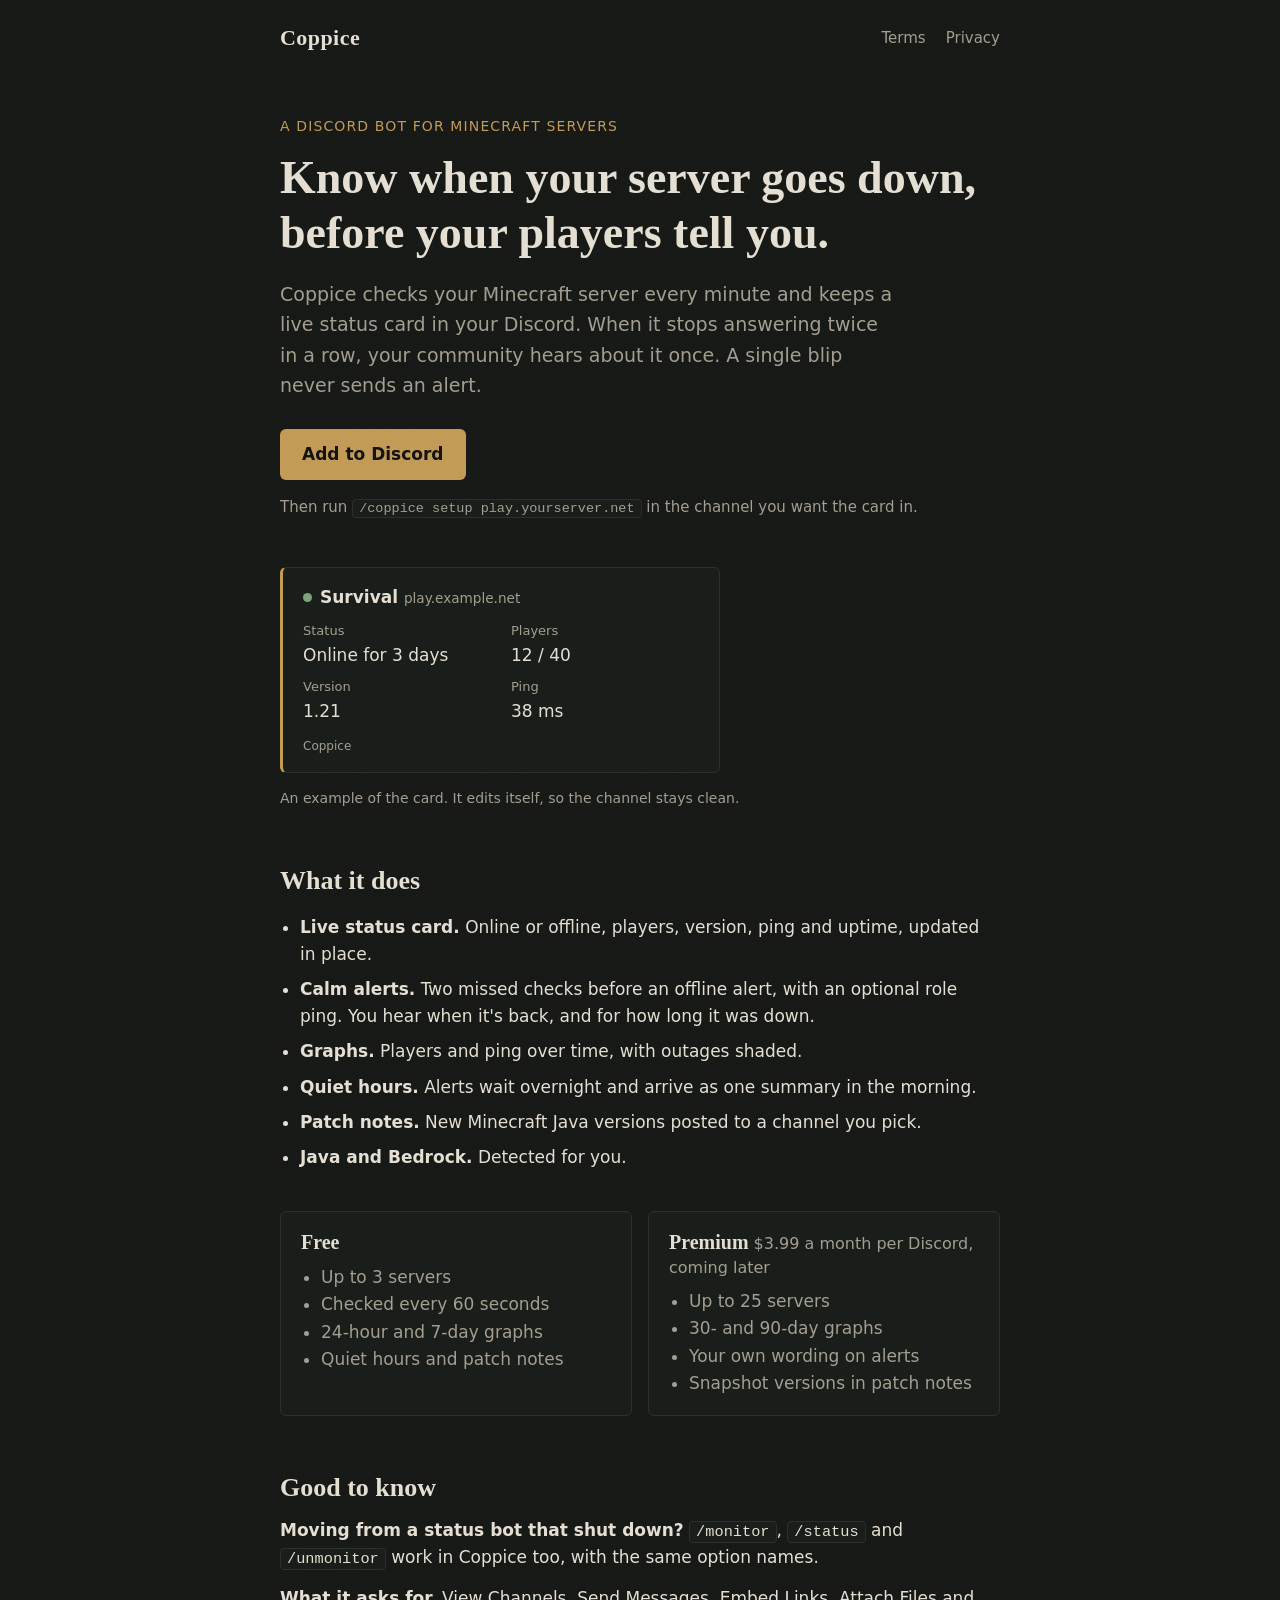
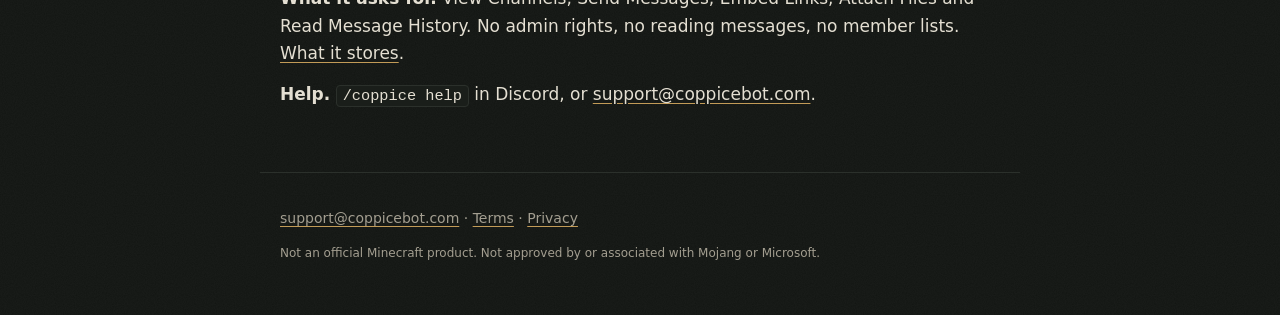
==== index.html @ 9b4cead3 "First version of coppicebot.com" ====
<!doctype html>
<html lang="en">
<head>
<meta charset="utf-8">
<meta name="viewport" content="width=device-width, initial-scale=1">
<title>Coppice: Minecraft server status for Discord</title>
<meta name="description" content="Coppice checks your Minecraft server every minute and keeps a live status card in your Discord, with calm offline alerts.">
<link rel="stylesheet" href="/style.css">
</head>
<body>
<header class="top">
  <a class="mark" href="/">Coppice</a>
  <nav><a href="/terms/">Terms</a><a href="/privacy/">Privacy</a></nav>
</header>
<main class="home">

<section class="hero">
  <p class="eyebrow">A Discord bot for Minecraft servers</p>
  <h1>Know when your server goes down, before your players tell you.</h1>
  <p class="lede">Coppice checks your Minecraft server every minute and keeps a live
  status card in your Discord. When it stops answering twice in a row, your
  community hears about it once. A single blip never sends an alert.</p>
  <p class="actions"><a class="button" href="https://discord.com/oauth2/authorize?client_id=1570571016768589925&permissions=117760&integration_type=0&scope=bot+applications.commands">Add to Discord</a></p>
  <p class="start">Then run <code>/coppice setup play.yourserver.net</code> in the channel you want the card in.</p>
</section>

<section class="card-demo" aria-label="Example status card">
  <div class="card">
    <p class="card-title"><span class="dot"></span>Survival <span class="muted">play.example.net</span></p>
    <dl>
      <div><dt>Status</dt><dd>Online for 3 days</dd></div>
      <div><dt>Players</dt><dd>12 / 40</dd></div>
      <div><dt>Version</dt><dd>1.21</dd></div>
      <div><dt>Ping</dt><dd>38 ms</dd></div>
    </dl>
    <p class="card-foot">Coppice</p>
  </div>
  <p class="caption">An example of the card. It edits itself, so the channel stays clean.</p>
</section>

<section class="features">
  <h2>What it does</h2>
  <ul>
    <li><strong>Live status card.</strong> Online or offline, players, version, ping and uptime, updated in place.</li>
    <li><strong>Calm alerts.</strong> Two missed checks before an offline alert, with an optional role ping. You hear when it's back, and for how long it was down.</li>
    <li><strong>Graphs.</strong> Players and ping over time, with outages shaded.</li>
    <li><strong>Quiet hours.</strong> Alerts wait overnight and arrive as one summary in the morning.</li>
    <li><strong>Patch notes.</strong> New Minecraft Java versions posted to a channel you pick.</li>
    <li><strong>Java and Bedrock.</strong> Detected for you.</li>
  </ul>
</section>

<section class="plans">
  <div class="plan">
    <h3>Free</h3>
    <ul>
      <li>Up to 3 servers</li>
      <li>Checked every 60 seconds</li>
      <li>24-hour and 7-day graphs</li>
      <li>Quiet hours and patch notes</li>
    </ul>
  </div>
  <div class="plan">
    <h3>Premium <span class="muted">$3.99 a month per Discord, coming later</span></h3>
    <ul>
      <li>Up to 25 servers</li>
      <li>30- and 90-day graphs</li>
      <li>Your own wording on alerts</li>
      <li>Snapshot versions in patch notes</li>
    </ul>
  </div>
</section>

<section class="notes">
  <h2>Good to know</h2>
  <p><strong>Moving from a status bot that shut down?</strong> <code>/monitor</code>,
  <code>/status</code> and <code>/unmonitor</code> work in Coppice too, with the same option names.</p>
  <p><strong>What it asks for.</strong> View Channels, Send Messages, Embed Links, Attach
  Files and Read Message History. No admin rights, no reading messages, no member lists.
  <a href="/privacy/">What it stores</a>.</p>
  <p><strong>Help.</strong> <code>/coppice help</code> in Discord, or <a href="mailto:support@coppicebot.com">support@coppicebot.com</a>.</p>
</section>

</main>
<footer>
  <p><a href="mailto:support@coppicebot.com">support@coppicebot.com</a> · <a href="/terms/">Terms</a> · <a href="/privacy/">Privacy</a></p>
  <p class="fine">Not an official Minecraft product. Not approved by or associated with Mojang or Microsoft.</p>
</footer>
</body>
</html>
---- style.css ----
/* Coppice: dark, matte, quiet. Cream text, one small brass accent. */
:root {
  --bg: #121512;
  --surface: #1a1e1a;
  --line: #2b302b;
  --text: #e4dfd2;
  --muted: #a39e90;
  --accent: #c29b57;
  --accent-ink: #15130e;
  --serif: "Iowan Old Style", "Palatino Linotype", Palatino, "Book Antiqua", Georgia, serif;
  --sans: system-ui, -apple-system, "Segoe UI", Roboto, "Helvetica Neue", Arial, sans-serif;
  --mono: ui-monospace, "SF Mono", Menlo, Consolas, monospace;
  color-scheme: dark;
}
* { box-sizing: border-box; }
html { -webkit-text-size-adjust: 100%; }
body {
  margin: 0;
  background-color: var(--bg);
  /* Matte grain, drawn in place: no images, no outside files. */
  background-image: url("data:image/svg+xml,%3Csvg xmlns='http://www.w3.org/2000/svg' width='160' height='160'%3E%3Cfilter id='n'%3E%3CfeTurbulence type='fractalNoise' baseFrequency='.9' numOctaves='2' stitchTiles='stitch'/%3E%3CfeColorMatrix values='0 0 0 0 1 0 0 0 0 1 0 0 0 0 1 0 0 0 .035 0'/%3E%3C/filter%3E%3Crect width='100%25' height='100%25' filter='url(%23n)'/%3E%3C/svg%3E");
  color: var(--text);
  font: 17px/1.6 var(--sans);
}
a { color: var(--text); text-decoration-color: var(--accent); text-underline-offset: 3px; }
a:hover { color: var(--accent); }
code { font: 0.9em var(--mono); background: var(--surface); border: 1px solid var(--line); border-radius: 4px; padding: 1px 6px; }

.top, main, footer { max-width: 760px; margin: 0 auto; padding-left: 20px; padding-right: 20px; }
.top { display: flex; align-items: center; justify-content: space-between; padding-top: 24px; padding-bottom: 24px; }
.mark { font: 600 22px var(--serif); letter-spacing: 0.02em; text-decoration: none; }
.top nav a { margin-left: 20px; color: var(--muted); text-decoration: none; font-size: 15px; }
.top nav a:hover { color: var(--text); }

h1, h2, h3 { font-family: var(--serif); font-weight: 600; line-height: 1.2; }
h1 { font-size: clamp(32px, 6vw, 46px); margin: 0 0 18px; }
h2 { font-size: 26px; margin: 56px 0 14px; }
h3 { font-size: 20px; margin: 0 0 10px; }
.eyebrow { color: var(--accent); font-size: 14px; letter-spacing: 0.08em; text-transform: uppercase; margin: 40px 0 12px; }
.lede { color: var(--muted); font-size: 19px; max-width: 620px; }
.muted { color: var(--muted); font-family: var(--sans); font-weight: 400; font-size: 0.8em; }

.actions { margin: 28px 0 10px; }
.button {
  display: inline-block; background: var(--accent); color: var(--accent-ink);
  font-weight: 600; text-decoration: none; padding: 12px 22px; border-radius: 6px;
}
.button:hover { color: var(--accent-ink); filter: brightness(1.08); }
.start { color: var(--muted); font-size: 15px; }

.card-demo { margin: 48px 0 0; }
.card { background: var(--surface); border: 1px solid var(--line); border-left: 3px solid var(--accent); border-radius: 6px; padding: 16px 20px; max-width: 440px; }
.card-title { font-weight: 600; margin: 0 0 10px; }
.dot { display: inline-block; width: 9px; height: 9px; border-radius: 50%; background: #7fa37a; margin-right: 8px; vertical-align: 1px; }
.card dl { display: grid; grid-template-columns: 1fr 1fr; gap: 8px 20px; margin: 0; }
.card dt { color: var(--muted); font-size: 13px; }
.card dd { margin: 0; }
.card-foot { color: var(--muted); font-size: 12px; margin: 12px 0 0; }
.caption { color: var(--muted); font-size: 14px; }

.features ul, .plan ul { padding-left: 20px; }
.features li { margin-bottom: 8px; }
.plans { display: grid; grid-template-columns: 1fr 1fr; gap: 16px; margin-top: 40px; }
.plan { background: var(--surface); border: 1px solid var(--line); border-radius: 6px; padding: 18px 20px; }
.plan ul { margin: 0; color: var(--muted); }
@media (max-width: 600px) { .plans { grid-template-columns: 1fr; } }
.notes p { margin: 0 0 14px; }

.legal { padding-bottom: 20px; }
.legal h1 { font-size: 34px; margin-top: 24px; }
.legal h2 { font-size: 22px; margin-top: 36px; }
.legal table { width: 100%; border-collapse: collapse; font-size: 15px; display: block; overflow-x: auto; }
.legal th, .legal td { text-align: left; border-bottom: 1px solid var(--line); padding: 8px 10px 8px 0; vertical-align: top; }
.legal th { color: var(--muted); font-weight: 600; }

footer { border-top: 1px solid var(--line); margin-top: 64px; padding-top: 20px; padding-bottom: 40px; color: var(--muted); font-size: 14px; }
footer a { color: var(--muted); }
.fine { font-size: 12px; }
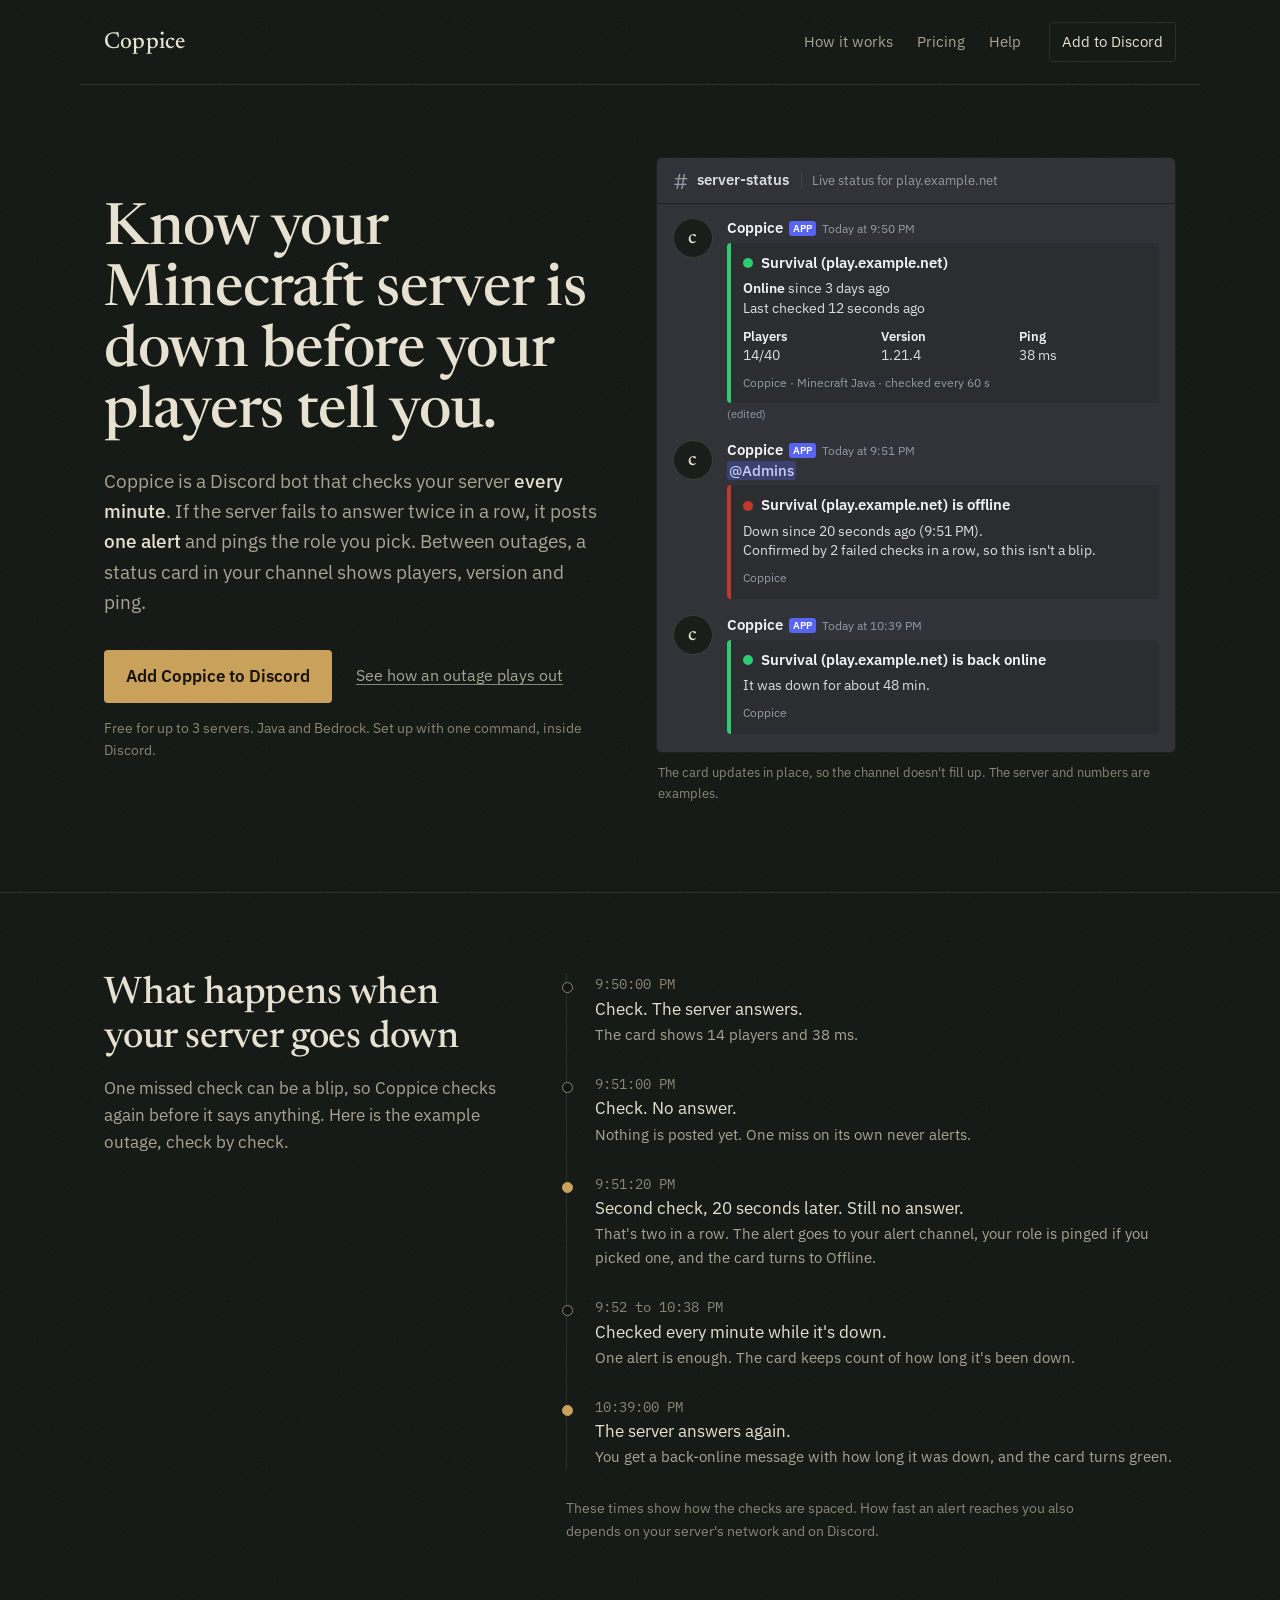
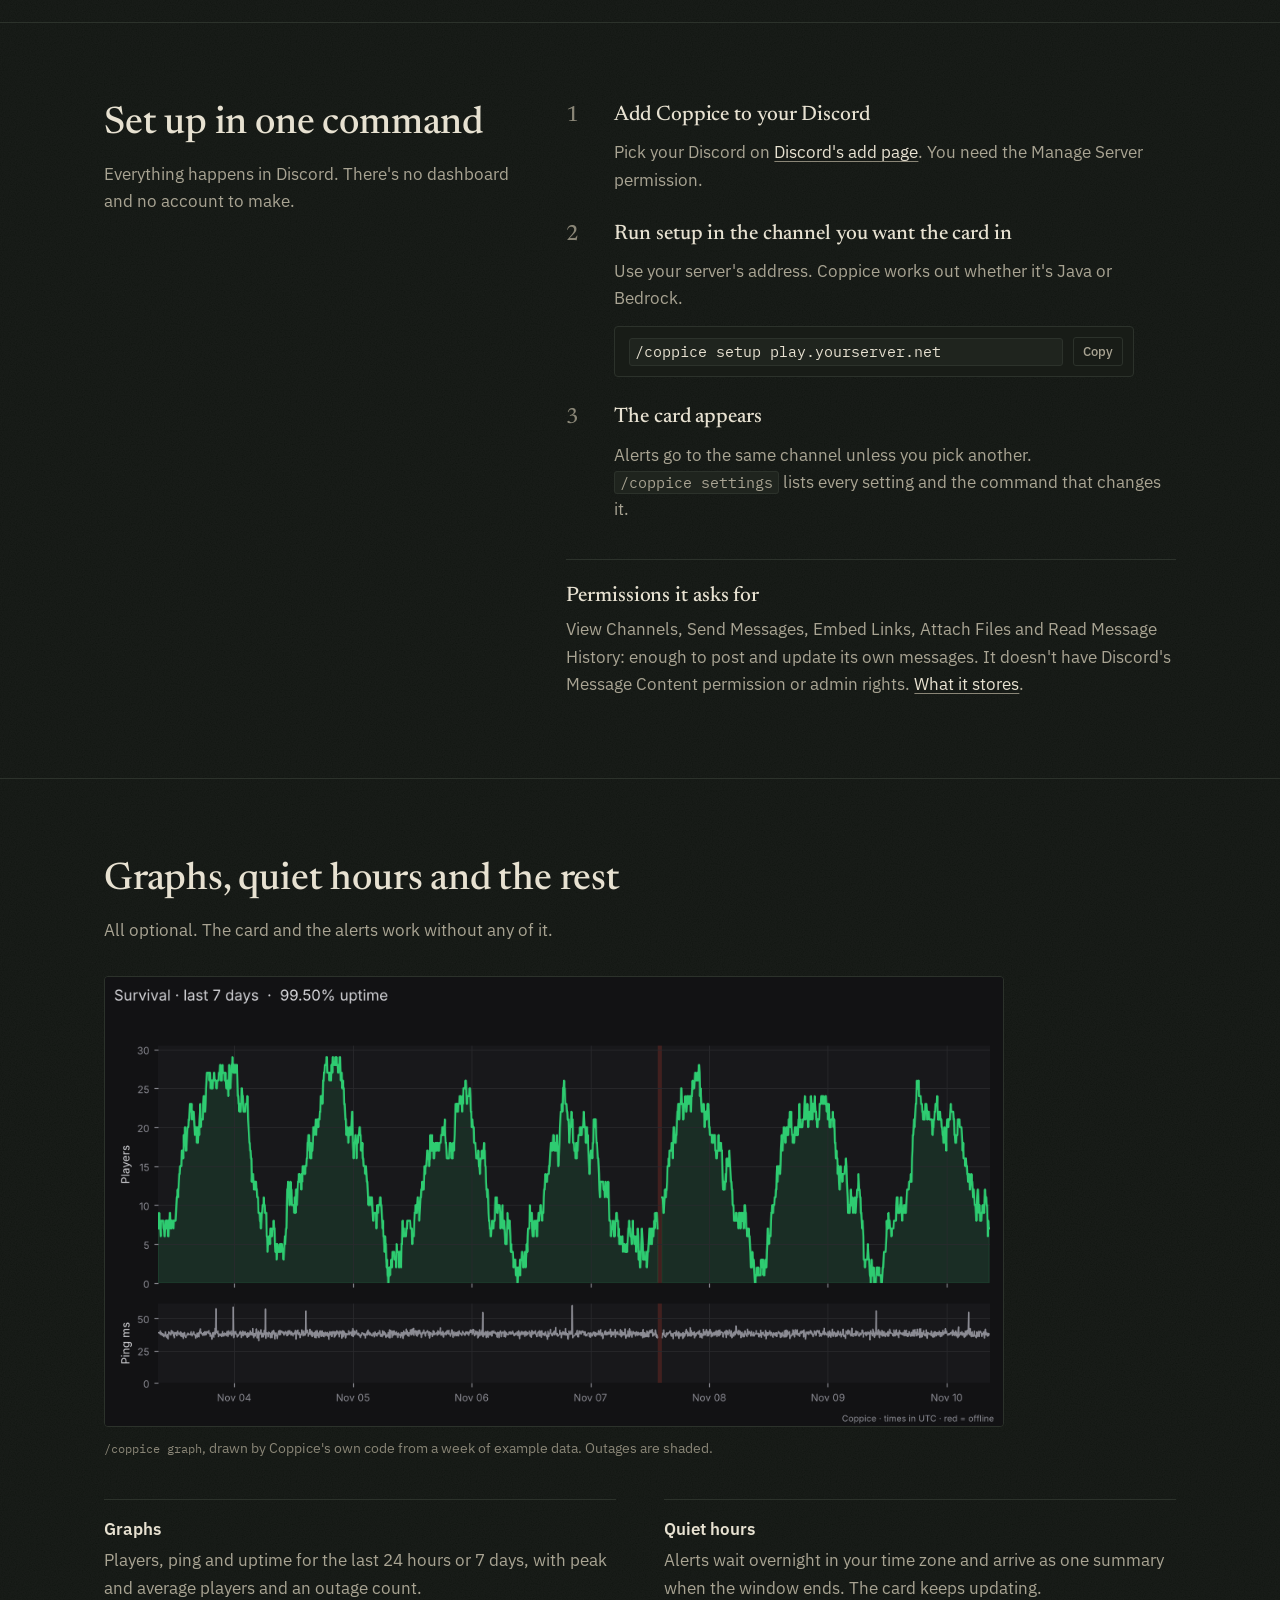
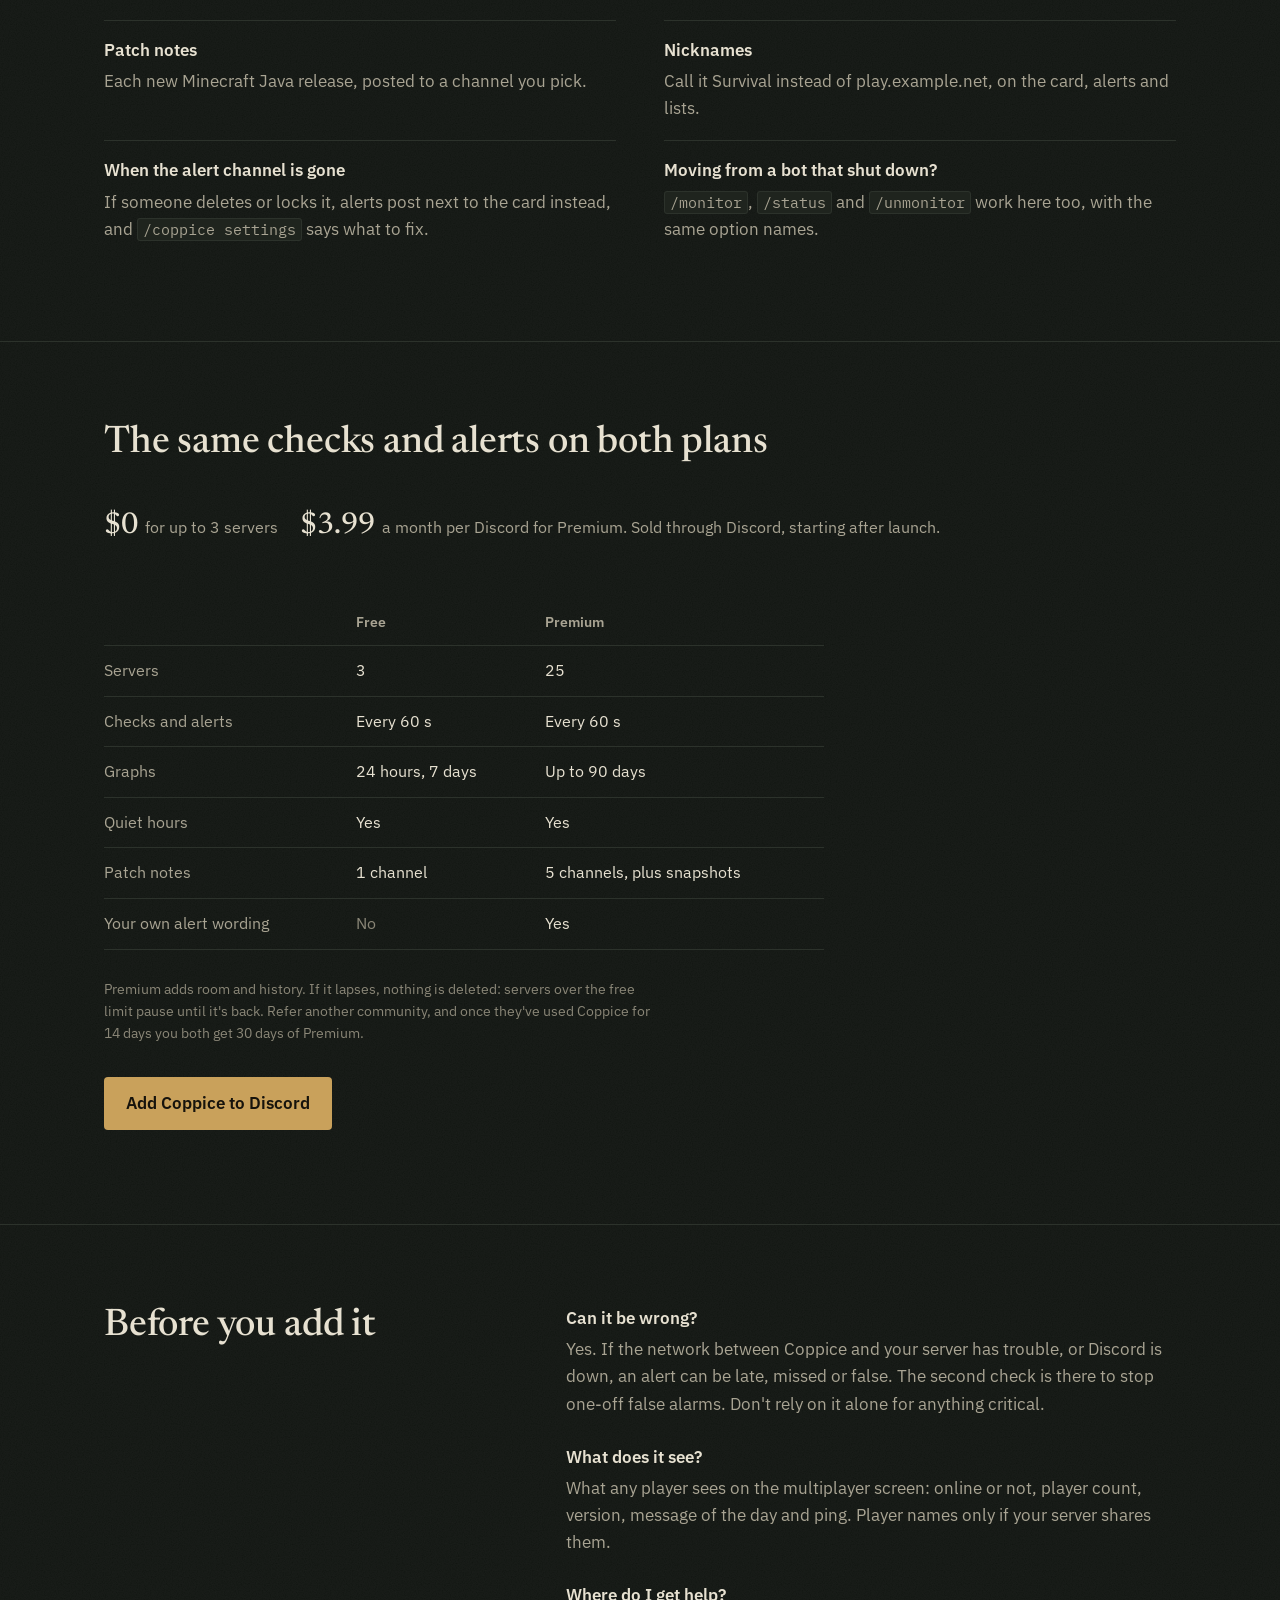
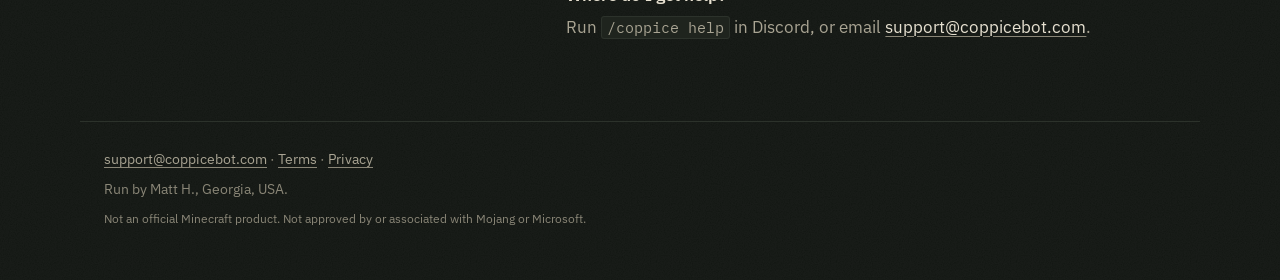
==== commit 32ae5930: "Coppice site v2: new design" ====
--- a/index.html
+++ b/index.html
@@ -3,88 +3,203 @@
 <head>
 <meta charset="utf-8">
 <meta name="viewport" content="width=device-width, initial-scale=1">
-<title>Coppice: Minecraft server status for Discord</title>
-<meta name="description" content="Coppice checks your Minecraft server every minute and keeps a live status card in your Discord, with calm offline alerts.">
-<link rel="stylesheet" href="/style.css">
+<title>Coppice: Minecraft server alerts for Discord</title>
+<meta name="description" content="A Discord bot that checks your Minecraft server every minute and posts one alert when it goes down. Free for up to 3 servers.">
+<meta name="theme-color" content="#111511">
+<link rel="preload" href="fonts/plex-sans-latin.woff2" as="font" type="font/woff2" crossorigin>
+<link rel="preload" href="fonts/newsreader-latin.woff2" as="font" type="font/woff2" crossorigin>
+<link rel="stylesheet" href="style.css">
 </head>
 <body>
-<header class="top">
-  <a class="mark" href="/">Coppice</a>
-  <nav><a href="/terms/">Terms</a><a href="/privacy/">Privacy</a></nav>
+<header class="top wrap">
+  <a class="mark" href="./">Coppice</a>
+  <nav aria-label="Sections"><a href="./#outage">How it works</a><a href="./#pricing">Pricing</a><a href="./#help">Help</a></nav>
+  <a class="small-add" href="https://discord.com/oauth2/authorize?client_id=1570571016768589925&permissions=117760&integration_type=0&scope=bot+applications.commands">Add to Discord</a>
 </header>
-<main class="home">
-
-<section class="hero">
-  <p class="eyebrow">A Discord bot for Minecraft servers</p>
-  <h1>Know when your server goes down, before your players tell you.</h1>
-  <p class="lede">Coppice checks your Minecraft server every minute and keeps a live
-  status card in your Discord. When it stops answering twice in a row, your
-  community hears about it once. A single blip never sends an alert.</p>
-  <p class="actions"><a class="button" href="https://discord.com/oauth2/authorize?client_id=1570571016768589925&permissions=117760&integration_type=0&scope=bot+applications.commands">Add to Discord</a></p>
-  <p class="start">Then run <code>/coppice setup play.yourserver.net</code> in the channel you want the card in.</p>
-</section>
-
-<section class="card-demo" aria-label="Example status card">
-  <div class="card">
-    <p class="card-title"><span class="dot"></span>Survival <span class="muted">play.example.net</span></p>
-    <dl>
-      <div><dt>Status</dt><dd>Online for 3 days</dd></div>
-      <div><dt>Players</dt><dd>12 / 40</dd></div>
-      <div><dt>Version</dt><dd>1.21</dd></div>
-      <div><dt>Ping</dt><dd>38 ms</dd></div>
+<main>
+
+<section class="hero wrap">
+  <div>
+    <h1>Know your Minecraft server is down before your players tell you.</h1>
+    <p class="lede">Coppice is a Discord bot that checks your server <strong>every minute</strong>.
+    If the server fails to answer twice in a row, it posts <strong>one alert</strong> and pings the role
+    you pick. Between outages, a status card in your channel shows players, version and ping.</p>
+    <div class="actions">
+      <a class="button" href="https://discord.com/oauth2/authorize?client_id=1570571016768589925&permissions=117760&integration_type=0&scope=bot+applications.commands">Add Coppice to Discord</a>
+      <a class="quiet-link" href="#outage">See how an outage plays out</a>
+    </div>
+    <p class="fineprint">Free for up to 3 servers. Java and Bedrock. Set up with one command, inside Discord.</p>
+  </div>
+  
+<figure class="mock" aria-label="Example: what Coppice posts in a Discord channel">
+<div class="discord">
+  <div class="dc-head"><span class="hash" aria-hidden="true">#</span>server-status<span class="topic">Live status for play.example.net</span></div>
+  <div class="dc-body">
+    <div class="msg">
+      <div class="avatar" aria-hidden="true">c</div>
+      <div>
+        <div class="who"><span class="name">Coppice</span><span class="app">APP</span><time>Today at 9:50 PM</time></div>
+        <div class="embed">
+          <div class="e-title"><span class="st" aria-hidden="true"></span>Survival (play.example.net)</div>
+          <p class="e-desc"><b>Online</b> since 3 days ago<br>Last checked 12 seconds ago</p>
+          <dl class="e-fields">
+            <div><dt>Players</dt><dd>14/40</dd></div>
+            <div><dt>Version</dt><dd>1.21.4</dd></div>
+            <div><dt>Ping</dt><dd>38 ms</dd></div>
+          </dl>
+          <p class="e-foot">Coppice · Minecraft Java · checked every 60 s</p>
+        </div>
+        <span class="edited">(edited)</span>
+      </div>
+    </div>
+    <div class="msg">
+      <div class="avatar" aria-hidden="true">c</div>
+      <div>
+        <div class="who"><span class="name">Coppice</span><span class="app">APP</span><time>Today at 9:51 PM</time></div>
+        <div><span class="mention">@Admins</span></div>
+        <div class="embed offline">
+          <div class="e-title"><span class="st" aria-hidden="true"></span>Survival (play.example.net) is offline</div>
+          <p class="e-desc">Down since 20 seconds ago (9:51 PM).<br>Confirmed by 2 failed checks in a row, so this isn't a blip.</p>
+          <p class="e-foot">Coppice</p>
+        </div>
+      </div>
+    </div>
+    <div class="msg">
+      <div class="avatar" aria-hidden="true">c</div>
+      <div>
+        <div class="who"><span class="name">Coppice</span><span class="app">APP</span><time>Today at 10:39 PM</time></div>
+        <div class="embed">
+          <div class="e-title"><span class="st" aria-hidden="true"></span>Survival (play.example.net) is back online</div>
+          <p class="e-desc">It was down for about 48 min.</p>
+          <p class="e-foot">Coppice</p>
+        </div>
+      </div>
+    </div>
+  </div>
+</div>
+<figcaption class="mock-note">The card updates in place, so the channel doesn't fill up. The server and numbers are examples.</figcaption>
+</figure>
+
+</section>
+
+<section class="band" id="outage" aria-labelledby="outage-h">
+  <div class="wrap split">
+    <div>
+      <h2 id="outage-h">What happens when your server goes down</h2>
+      <p class="section-lede">One missed check can be a blip, so Coppice checks again before it says
+      anything. Here is the example outage, check by check.</p>
+    </div>
+    <div>
+      <ol class="timeline">
+        <li><span class="t">9:50:00 PM</span><span class="what">Check. The server answers.</span><span class="why">The card shows 14 players and 38 ms.</span></li>
+        <li><span class="t">9:51:00 PM</span><span class="what">Check. No answer.</span><span class="why">Nothing is posted yet. One miss on its own never alerts.</span></li>
+        <li class="key"><span class="t">9:51:20 PM</span><span class="what">Second check, 20 seconds later. Still no answer.</span><span class="why">That's two in a row. The alert goes to your alert channel, your role is pinged if you picked one, and the card turns to Offline.</span></li>
+        <li><span class="t">9:52 to 10:38 PM</span><span class="what">Checked every minute while it's down.</span><span class="why">One alert is enough. The card keeps count of how long it's been down.</span></li>
+        <li class="key"><span class="t">10:39:00 PM</span><span class="what">The server answers again.</span><span class="why">You get a back-online message with how long it was down, and the card turns green.</span></li>
+      </ol>
+      <p class="note">These times show how the checks are spaced. How fast an alert reaches you also
+      depends on your server's network and on Discord.</p>
+    </div>
+  </div>
+</section>
+
+<section class="band" id="setup" aria-labelledby="setup-h">
+  <div class="wrap split">
+    <div>
+      <h2 id="setup-h">Set up in one command</h2>
+      <p class="section-lede">Everything happens in Discord. There's no dashboard and no account to make.</p>
+    </div>
+    <div>
+      <ol class="steps">
+        <li><h3>Add Coppice to your Discord</h3><p>Pick your Discord on <a href="https://discord.com/oauth2/authorize?client_id=1570571016768589925&permissions=117760&integration_type=0&scope=bot+applications.commands">Discord's add page</a>. You need the Manage Server permission.</p></li>
+        <li><h3>Run setup in the channel you want the card in</h3>
+          <p>Use your server's address. Coppice works out whether it's Java or Bedrock.</p>
+          <div class="cmd"><code id="cmd">/coppice setup play.yourserver.net</code><button type="button" data-copy="cmd">Copy</button></div></li>
+        <li><h3>The card appears</h3><p>Alerts go to the same channel unless you pick another.
+          <code>/coppice settings</code> lists every setting and the command that changes it.</p></li>
+      </ol>
+      <div class="perm">
+        <h3>Permissions it asks for</h3>
+        <p>View Channels, Send Messages, Embed Links, Attach Files and Read Message History: enough to
+        post and update its own messages. It doesn't have Discord's Message Content permission or admin
+        rights. <a href="privacy/">What it stores</a>.</p>
+      </div>
+    </div>
+  </div>
+</section>
+
+<section class="band" id="more" aria-labelledby="more-h">
+  <div class="wrap">
+    <h2 id="more-h">Graphs, quiet hours and the rest</h2>
+    <p class="section-lede">All optional. The card and the alerts work without any of it.</p>
+    <figure class="figure">
+      <img src="img/graph-7d.png" width="1100" height="550" loading="lazy"
+        alt="A Coppice graph of one week: players rise and fall each day, ping stays near 38 ms, and one 48-minute outage is shaded red. 99.50 percent uptime.">
+      <figcaption><code>/coppice graph</code>, drawn by Coppice's own code from a week of example data. Outages are shaded.</figcaption>
+    </figure>
+    <dl class="facts">
+      <div><dt>Graphs</dt><dd>Players, ping and uptime for the last 24 hours or 7 days, with peak and average players and an outage count.</dd></div>
+      <div><dt>Quiet hours</dt><dd>Alerts wait overnight in your time zone and arrive as one summary when the window ends. The card keeps updating.</dd></div>
+      <div><dt>Patch notes</dt><dd>Each new Minecraft Java release, posted to a channel you pick.</dd></div>
+      <div><dt>Nicknames</dt><dd>Call it Survival instead of play.example.net, on the card, alerts and lists.</dd></div>
+      <div><dt>When the alert channel is gone</dt><dd>If someone deletes or locks it, alerts post next to the card instead, and <code>/coppice settings</code> says what to fix.</dd></div>
+      <div><dt>Moving from a bot that shut down?</dt><dd><code>/monitor</code>, <code>/status</code> and <code>/unmonitor</code> work here too, with the same option names.</dd></div>
     </dl>
-    <p class="card-foot">Coppice</p>
-  </div>
-  <p class="caption">An example of the card. It edits itself, so the channel stays clean.</p>
-</section>
-
-<section class="features">
-  <h2>What it does</h2>
-  <ul>
-    <li><strong>Live status card.</strong> Online or offline, players, version, ping and uptime, updated in place.</li>
-    <li><strong>Calm alerts.</strong> Two missed checks before an offline alert, with an optional role ping. You hear when it's back, and for how long it was down.</li>
-    <li><strong>Graphs.</strong> Players and ping over time, with outages shaded.</li>
-    <li><strong>Quiet hours.</strong> Alerts wait overnight and arrive as one summary in the morning.</li>
-    <li><strong>Patch notes.</strong> New Minecraft Java versions posted to a channel you pick.</li>
-    <li><strong>Java and Bedrock.</strong> Detected for you.</li>
-  </ul>
-</section>
-
-<section class="plans">
-  <div class="plan">
-    <h3>Free</h3>
-    <ul>
-      <li>Up to 3 servers</li>
-      <li>Checked every 60 seconds</li>
-      <li>24-hour and 7-day graphs</li>
-      <li>Quiet hours and patch notes</li>
-    </ul>
-  </div>
-  <div class="plan">
-    <h3>Premium <span class="muted">$3.99 a month per Discord, coming later</span></h3>
-    <ul>
-      <li>Up to 25 servers</li>
-      <li>30- and 90-day graphs</li>
-      <li>Your own wording on alerts</li>
-      <li>Snapshot versions in patch notes</li>
-    </ul>
-  </div>
-</section>
-
-<section class="notes">
-  <h2>Good to know</h2>
-  <p><strong>Moving from a status bot that shut down?</strong> <code>/monitor</code>,
-  <code>/status</code> and <code>/unmonitor</code> work in Coppice too, with the same option names.</p>
-  <p><strong>What it asks for.</strong> View Channels, Send Messages, Embed Links, Attach
-  Files and Read Message History. No admin rights, no reading messages, no member lists.
-  <a href="/privacy/">What it stores</a>.</p>
-  <p><strong>Help.</strong> <code>/coppice help</code> in Discord, or <a href="mailto:support@coppicebot.com">support@coppicebot.com</a>.</p>
+  </div>
+</section>
+
+<section class="band" id="pricing" aria-labelledby="pricing-h">
+  <div class="wrap">
+    <h2 id="pricing-h">The same checks and alerts on both plans</h2>
+    <div class="price-head">
+      <p class="price">$0 <span>for up to 3 servers</span></p>
+      <p class="price">$3.99 <span>a month per Discord for Premium. Sold through Discord, starting after launch.</span></p>
+    </div>
+    <table class="plans">
+      <thead><tr><th scope="col"><span class="visually-hidden">Feature</span></th><th scope="col">Free</th><th scope="col">Premium</th></tr></thead>
+      <tbody>
+        <tr><th scope="row">Servers</th><td>3</td><td>25</td></tr>
+        <tr><th scope="row">Checks and alerts</th><td>Every 60 s</td><td>Every 60 s</td></tr>
+        <tr><th scope="row">Graphs</th><td>24 hours, 7 days</td><td>Up to 90 days</td></tr>
+        <tr><th scope="row">Quiet hours</th><td>Yes</td><td>Yes</td></tr>
+        <tr><th scope="row">Patch notes</th><td>1 channel</td><td>5 channels, plus snapshots</td></tr>
+        <tr><th scope="row">Your own alert wording</th><td class="no">No</td><td>Yes</td></tr>
+      </tbody>
+    </table>
+    <p class="note">Premium adds room and history. If it
+    lapses, nothing is deleted: servers over the free limit pause until it's back. Refer another
+    community, and once they've used Coppice for 14 days you both get 30 days of Premium.</p>
+    <div class="actions"><a class="button" href="https://discord.com/oauth2/authorize?client_id=1570571016768589925&permissions=117760&integration_type=0&scope=bot+applications.commands">Add Coppice to Discord</a></div>
+  </div>
+</section>
+
+<section class="band" id="help" aria-labelledby="help-h">
+  <div class="wrap split">
+    <div><h2 id="help-h">Before you add it</h2></div>
+    <dl class="qa">
+      <div><dt>Can it be wrong?</dt><dd>Yes. If the network between Coppice and your server has trouble, or Discord is down,
+        an alert can be late, missed or false. The second check is there to stop one-off false alarms. Don't rely on it alone for anything critical.</dd></div>
+      <div><dt>What does it see?</dt><dd>What any player sees on the multiplayer screen: online or not, player count, version,
+        message of the day and ping. Player names only if your server shares them.</dd></div>
+      <div><dt>Where do I get help?</dt><dd>Run <code>/coppice help</code> in Discord, or email <a href="mailto:support@coppicebot.com">support@coppicebot.com</a>.</dd></div>
+    </dl>
+  </div>
 </section>
 
 </main>
-<footer>
-  <p><a href="mailto:support@coppicebot.com">support@coppicebot.com</a> · <a href="/terms/">Terms</a> · <a href="/privacy/">Privacy</a></p>
+<footer class="wrap">
+  <p><a href="mailto:support@coppicebot.com">support@coppicebot.com</a> · <a href="terms/">Terms</a> · <a href="privacy/">Privacy</a></p>
+  <p>Run by Matt H., Georgia, USA.</p>
   <p class="fine">Not an official Minecraft product. Not approved by or associated with Mojang or Microsoft.</p>
 </footer>
+<script>
+for (const b of document.querySelectorAll("[data-copy]")) {
+  b.addEventListener("click", async () => {
+    try { await navigator.clipboard.writeText(document.getElementById(b.dataset.copy).textContent); b.textContent = "Copied"; }
+    catch (e) { b.textContent = "Select and copy"; }
+    setTimeout(() => { b.textContent = "Copy"; }, 2000);
+  });
+}
+</script>
 </body>
 </html>
--- a/style.css
+++ b/style.css
@@ -1,78 +1,192 @@
-/* Coppice: dark, matte, quiet. Cream text, one small brass accent. */
+/* Coppice v2. Quiet Villain: a dark, low-chroma moss base, cream type,
+   one small brass accent on the action. Matte grain, hairlines, no shadows,
+   no gradients. Fonts are self-hosted (SIL OFL, licenses in fonts/). */
+
+@font-face { font-family: "Newsreader"; src: url("fonts/newsreader-latin.woff2") format("woff2"); font-weight: 400 600; font-display: swap; }
+@font-face { font-family: "Plex Sans"; src: url("fonts/plex-sans-latin.woff2") format("woff2"); font-weight: 400 600; font-display: swap; }
+@font-face { font-family: "Plex Mono"; src: url("fonts/plex-mono-400-latin.woff2") format("woff2"); font-weight: 400; font-display: swap; }
+
 :root {
-  --bg: #121512;
-  --surface: #1a1e1a;
-  --line: #2b302b;
-  --text: #e4dfd2;
-  --muted: #a39e90;
-  --accent: #c29b57;
-  --accent-ink: #15130e;
-  --serif: "Iowan Old Style", "Palatino Linotype", Palatino, "Book Antiqua", Georgia, serif;
-  --sans: system-ui, -apple-system, "Segoe UI", Roboto, "Helvetica Neue", Arial, sans-serif;
-  --mono: ui-monospace, "SF Mono", Menlo, Consolas, monospace;
+  --bg: #111511;        /* L 6, C 3 */
+  --surface: #181c17;   /* L 10, C 4 */
+  --raise: #1f241e;     /* L 14, C 5 */
+  --line: #2c322b;      /* L 20, C 6 */
+  --text: #e7e1d1;      /* cream, 14:1 on bg */
+  --muted: #a9a493;     /* 7.4:1 */
+  --faint: #8a8677;     /* 5:1, small labels only */
+  --brass: #c9a15b;     /* the one warm accent */
+  --brass-ink: #16130c;
+  --serif: "Newsreader", "Iowan Old Style", Georgia, serif;
+  --sans: "Plex Sans", system-ui, -apple-system, "Segoe UI", sans-serif;
+  --mono: "Plex Mono", ui-monospace, Menlo, Consolas, monospace;
+  /* Discord's own dark-theme colors, used only inside the product mock */
+  --dc-chat: #313338; --dc-embed: #2b2d31; --dc-head: #2b2d31; --dc-text: #dbdee1;
+  --dc-muted: #949ba4; --dc-link: #c9cdfb; --dc-mention: rgba(88,101,242,.3);
+  --dc-online: #2ecc71; --dc-offline: #c0392b; --dc-app: #5865f2;
   color-scheme: dark;
 }
+
 * { box-sizing: border-box; }
-html { -webkit-text-size-adjust: 100%; }
+html { -webkit-text-size-adjust: 100%; scroll-behavior: smooth; }
+@media (prefers-reduced-motion: reduce) { html { scroll-behavior: auto; } }
 body {
   margin: 0;
   background-color: var(--bg);
-  /* Matte grain, drawn in place: no images, no outside files. */
-  background-image: url("data:image/svg+xml,%3Csvg xmlns='http://www.w3.org/2000/svg' width='160' height='160'%3E%3Cfilter id='n'%3E%3CfeTurbulence type='fractalNoise' baseFrequency='.9' numOctaves='2' stitchTiles='stitch'/%3E%3CfeColorMatrix values='0 0 0 0 1 0 0 0 0 1 0 0 0 0 1 0 0 0 .035 0'/%3E%3C/filter%3E%3Crect width='100%25' height='100%25' filter='url(%23n)'/%3E%3C/svg%3E");
+  /* Matte grain, the one pattern, on the largest piece. Drawn in place. */
+  background-image: url("data:image/svg+xml,%3Csvg xmlns='http://www.w3.org/2000/svg' width='180' height='180'%3E%3Cfilter id='n'%3E%3CfeTurbulence type='fractalNoise' baseFrequency='.85' numOctaves='2' stitchTiles='stitch'/%3E%3CfeColorMatrix values='0 0 0 0 1 0 0 0 0 1 0 0 0 0 1 0 0 0 .045 0'/%3E%3C/filter%3E%3Crect width='100%25' height='100%25' filter='url(%23n)'/%3E%3C/svg%3E");
   color: var(--text);
-  font: 17px/1.6 var(--sans);
+  font: 400 17px/1.6 var(--sans);
+  font-feature-settings: "kern", "liga";
 }
-a { color: var(--text); text-decoration-color: var(--accent); text-underline-offset: 3px; }
-a:hover { color: var(--accent); }
-code { font: 0.9em var(--mono); background: var(--surface); border: 1px solid var(--line); border-radius: 4px; padding: 1px 6px; }
+a { color: var(--text); text-decoration-color: var(--faint); text-underline-offset: 3px; text-decoration-thickness: 1px; }
+a:hover { text-decoration-color: var(--brass); }
+a:focus-visible, button:focus-visible { outline: 2px solid var(--brass); outline-offset: 3px; }
+code, kbd { font-family: var(--mono); font-size: 0.88em; }
+p code, li code, dd code, td code { background: var(--raise); border: 1px solid var(--line); border-radius: 3px; padding: 1px 5px; white-space: nowrap; }
+img { max-width: 100%; height: auto; display: block; }
 
-.top, main, footer { max-width: 760px; margin: 0 auto; padding-left: 20px; padding-right: 20px; }
-.top { display: flex; align-items: center; justify-content: space-between; padding-top: 24px; padding-bottom: 24px; }
-.mark { font: 600 22px var(--serif); letter-spacing: 0.02em; text-decoration: none; }
-.top nav a { margin-left: 20px; color: var(--muted); text-decoration: none; font-size: 15px; }
+.wrap { max-width: 1120px; margin: 0 auto; padding-left: max(24px, env(safe-area-inset-left, 0px)); padding-right: max(24px, env(safe-area-inset-right, 0px)); }
+@media (max-width: 520px) { .wrap { padding-left: max(16px, env(safe-area-inset-left, 0px)); padding-right: max(16px, env(safe-area-inset-right, 0px)); } }
+
+/* Header */
+.top { display: flex; align-items: center; gap: 28px; padding-top: 22px; padding-bottom: 22px; border-bottom: 1px solid var(--line); }
+.mark { font: 500 23px/1 var(--serif); letter-spacing: 0.01em; text-decoration: none; margin-right: auto; }
+.top nav { display: flex; gap: 24px; }
+.top nav a { color: var(--muted); text-decoration: none; font-size: 15px; }
 .top nav a:hover { color: var(--text); }
+.top .small-add { font-size: 15px; color: var(--text); text-decoration: none; border: 1px solid var(--line); padding: 7px 12px; border-radius: 4px; }
+.top .small-add:hover { border-color: var(--brass); }
+@media (max-width: 720px) { .top nav { display: none; } }
 
-h1, h2, h3 { font-family: var(--serif); font-weight: 600; line-height: 1.2; }
-h1 { font-size: clamp(32px, 6vw, 46px); margin: 0 0 18px; }
-h2 { font-size: 26px; margin: 56px 0 14px; }
-h3 { font-size: 20px; margin: 0 0 10px; }
-.eyebrow { color: var(--accent); font-size: 14px; letter-spacing: 0.08em; text-transform: uppercase; margin: 40px 0 12px; }
-.lede { color: var(--muted); font-size: 19px; max-width: 620px; }
-.muted { color: var(--muted); font-family: var(--sans); font-weight: 400; font-size: 0.8em; }
+/* Type */
+h1, h2, h3 { font-family: var(--serif); font-weight: 500; letter-spacing: -0.005em; text-wrap: balance; }
+h1 { font-size: clamp(36px, 5.4vw, 58px); line-height: 1.05; margin: 0 0 22px; }
+h2 { font-size: clamp(28px, 3.6vw, 38px); line-height: 1.15; margin: 0 0 14px; }
+h3 { font-size: 21px; line-height: 1.25; margin: 0 0 6px; }
+.lede { font-size: 19px; color: var(--muted); max-width: 34em; margin: 0; }
+.lede strong { color: var(--text); font-weight: 500; }
+.section-lede { color: var(--muted); max-width: 36em; margin: 0 0 32px; }
 
-.actions { margin: 28px 0 10px; }
-.button {
-  display: inline-block; background: var(--accent); color: var(--accent-ink);
-  font-weight: 600; text-decoration: none; padding: 12px 22px; border-radius: 6px;
+/* Hero: text left, the product right. Not centered. */
+.hero { display: grid; grid-template-columns: minmax(0, 1fr) minmax(0, 1.05fr); gap: 56px; align-items: center; padding-top: 72px; padding-bottom: 88px; }
+@media (max-width: 900px) { .hero { grid-template-columns: 1fr; gap: 40px; padding-top: 40px; padding-bottom: 56px; } }
+.actions { display: flex; flex-wrap: wrap; align-items: center; gap: 14px 24px; margin: 32px 0 14px; }
+.button { display: inline-block; background: var(--brass); color: var(--brass-ink); font-weight: 600; text-decoration: none; padding: 13px 22px; border-radius: 4px; font-size: 17px; }
+.button:hover { background: #d4ad69; }
+.quiet-link { color: var(--muted); font-size: 16px; }
+.fineprint { color: var(--faint); font-size: 14px; margin: 0; }
+
+/* The Discord mock */
+.mock { margin: 0; min-width: 0; }
+.discord { background: var(--dc-chat); border: 1px solid #1e1f22; border-radius: 6px; overflow: hidden; color: var(--dc-text);
+  font: 400 15px/1.375 "Plex Sans", system-ui, sans-serif; }
+.dc-head { display: flex; align-items: center; gap: 8px; height: 46px; padding: 0 16px; border-bottom: 1px solid #1f2023; font-weight: 600; font-size: 15px; }
+.dc-head .hash { color: var(--dc-muted); font-size: 22px; font-weight: 400; line-height: 1; }
+.dc-head .topic { color: var(--dc-muted); font-weight: 400; font-size: 13px; border-left: 1px solid #3f4147; padding-left: 10px; margin-left: 4px; white-space: nowrap; overflow: hidden; text-overflow: ellipsis; }
+.dc-body { padding: 14px 16px 18px; display: grid; gap: 16px; }
+.msg { display: grid; grid-template-columns: 40px minmax(0, 1fr); gap: 0 14px; }
+.avatar { width: 40px; height: 40px; border-radius: 50%; background: #1a1d19; border: 1px solid #3a4038; display: grid; place-items: center; font: 500 20px/1 var(--serif); color: var(--text); }
+.who { display: flex; align-items: baseline; gap: 6px; flex-wrap: wrap; }
+.who .name { font-weight: 600; color: #f2f3f5; }
+.who .app { background: var(--dc-app); color: #fff; font-size: 10px; font-weight: 600; padding: 1px 4px; border-radius: 3px; line-height: 1.3; position: relative; top: -1px; }
+.who time { color: var(--dc-muted); font-size: 12px; }
+.mention { background: var(--dc-mention); color: var(--dc-link); border-radius: 3px; padding: 0 2px; font-weight: 500; }
+.embed { margin-top: 4px; background: var(--dc-embed); border-left: 4px solid var(--dc-online); border-radius: 4px; padding: 10px 14px 12px 12px; max-width: 440px; }
+.embed.offline { border-left-color: var(--dc-offline); }
+.e-title { font-weight: 600; color: #f2f3f5; display: flex; align-items: center; gap: 8px; }
+.st { width: 10px; height: 10px; border-radius: 50%; background: var(--dc-online); flex: none; }
+.offline .st { background: var(--dc-offline); }
+.e-desc { margin: 6px 0 0; font-size: 14px; }
+.e-desc b { font-weight: 600; color: #f2f3f5; }
+.e-motd { margin: 8px 0 0; font: 13px/1.4 var(--mono); background: #1e1f22; border: 1px solid #1a1b1e; border-radius: 4px; padding: 6px 8px; color: #b5bac1; }
+.e-fields { display: grid; grid-template-columns: repeat(3, minmax(0, 1fr)); gap: 8px 12px; margin: 10px 0 0; }
+.e-fields dt { font-size: 13px; font-weight: 600; color: #f2f3f5; }
+.e-fields dd { margin: 0; font-size: 14px; }
+.e-fields .wide { grid-column: 1 / -1; }
+.e-foot { margin: 10px 0 0; font-size: 12px; color: var(--dc-muted); }
+.edited { color: var(--dc-muted); font-size: 11px; }
+.mock-note { color: var(--faint); font-size: 13px; margin: 10px 2px 0; }
+@media (max-width: 520px) {
+  .discord { font-size: 14px; }
+  .dc-head .topic { display: none; }
+  .dc-body { padding: 12px 10px 14px; }
+  .msg { grid-template-columns: 32px minmax(0, 1fr); gap: 0 10px; }
+  .avatar { width: 32px; height: 32px; font-size: 17px; }
+  .embed { padding: 8px 10px 10px 10px; }
+  .cmd code { white-space: pre-wrap; overflow-wrap: anywhere; }
 }
-.button:hover { color: var(--accent-ink); filter: brightness(1.08); }
-.start { color: var(--muted); font-size: 15px; }
 
-.card-demo { margin: 48px 0 0; }
-.card { background: var(--surface); border: 1px solid var(--line); border-left: 3px solid var(--accent); border-radius: 6px; padding: 16px 20px; max-width: 440px; }
-.card-title { font-weight: 600; margin: 0 0 10px; }
-.dot { display: inline-block; width: 9px; height: 9px; border-radius: 50%; background: #7fa37a; margin-right: 8px; vertical-align: 1px; }
-.card dl { display: grid; grid-template-columns: 1fr 1fr; gap: 8px 20px; margin: 0; }
-.card dt { color: var(--muted); font-size: 13px; }
-.card dd { margin: 0; }
-.card-foot { color: var(--muted); font-size: 12px; margin: 12px 0 0; }
-.caption { color: var(--muted); font-size: 14px; }
+/* Sections */
+.band { border-top: 1px solid var(--line); padding-top: 80px; padding-bottom: 80px; }
+@media (max-width: 720px) { .band { padding-top: 52px; padding-bottom: 52px; } }
+.split { display: grid; grid-template-columns: minmax(0, 0.8fr) minmax(0, 1.2fr); gap: 56px; align-items: start; }
+@media (max-width: 900px) { .split { grid-template-columns: 1fr; gap: 28px; } }
+.split > div > h2 { position: sticky; top: 24px; }
 
-.features ul, .plan ul { padding-left: 20px; }
-.features li { margin-bottom: 8px; }
-.plans { display: grid; grid-template-columns: 1fr 1fr; gap: 16px; margin-top: 40px; }
-.plan { background: var(--surface); border: 1px solid var(--line); border-radius: 6px; padding: 18px 20px; }
-.plan ul { margin: 0; color: var(--muted); }
-@media (max-width: 600px) { .plans { grid-template-columns: 1fr; } }
-.notes p { margin: 0 0 14px; }
+/* Outage timeline */
+.timeline { list-style: none; margin: 0; padding: 0; border-left: 1px solid var(--line); }
+.timeline li { position: relative; padding: 0 0 26px 28px; }
+.timeline li:last-child { padding-bottom: 0; }
+.timeline li::before { content: ""; position: absolute; left: -5px; top: 9px; width: 9px; height: 9px; border-radius: 50%; background: var(--bg); border: 1px solid var(--faint); }
+.timeline li.key::before { background: var(--brass); border-color: var(--brass); }
+.timeline .t { display: block; font: 14px/1.6 var(--mono); color: var(--faint); font-variant-numeric: tabular-nums; }
+.timeline .what { display: block; }
+.timeline .why { display: block; color: var(--muted); font-size: 15px; }
+.note { color: var(--faint); font-size: 14px; margin: 28px 0 0; max-width: 40em; }
 
-.legal { padding-bottom: 20px; }
-.legal h1 { font-size: 34px; margin-top: 24px; }
-.legal h2 { font-size: 22px; margin-top: 36px; }
-.legal table { width: 100%; border-collapse: collapse; font-size: 15px; display: block; overflow-x: auto; }
-.legal th, .legal td { text-align: left; border-bottom: 1px solid var(--line); padding: 8px 10px 8px 0; vertical-align: top; }
-.legal th { color: var(--muted); font-weight: 600; }
+/* Setup */
+.steps { counter-reset: step; list-style: none; margin: 0; padding: 0; display: grid; gap: 28px; }
+.steps li { counter-increment: step; display: grid; grid-template-columns: 34px minmax(0, 1fr); gap: 4px 14px; }
+.steps li::before { content: counter(step); font: 500 22px/1.2 var(--serif); color: var(--faint); grid-row: span 2; }
+.steps li > * { grid-column: 2; }
+.steps p { margin: 0; color: var(--muted); }
+.cmd { display: flex; align-items: center; gap: 10px; margin-top: 10px; background: var(--surface); border: 1px solid var(--line); border-radius: 4px; padding: 10px 10px 10px 14px; max-width: 520px; }
+.cmd code { flex: 1; min-width: 0; overflow-x: auto; white-space: nowrap; font-size: 15px; color: var(--text); }
+.cmd button { font: 500 13px var(--sans); color: var(--muted); background: transparent; border: 1px solid var(--line); border-radius: 3px; padding: 5px 9px; cursor: pointer; }
+.cmd button:hover { color: var(--text); border-color: var(--faint); }
+.perm { margin-top: 36px; padding-top: 24px; border-top: 1px solid var(--line); }
+.perm p { color: var(--muted); margin: 6px 0 0; }
 
-footer { border-top: 1px solid var(--line); margin-top: 64px; padding-top: 20px; padding-bottom: 40px; color: var(--muted); font-size: 14px; }
+/* Features: graph plus a plain list, no icon cards */
+.figure { margin: 0 0 40px; max-width: 900px; }
+.figure img { border: 1px solid var(--line); border-radius: 4px; }
+.figure figcaption { color: var(--faint); font-size: 14px; margin-top: 10px; }
+.facts { display: grid; grid-template-columns: repeat(2, minmax(0, 1fr)); gap: 0 48px; margin: 0; }
+@media (max-width: 720px) { .facts { grid-template-columns: 1fr; } }
+.facts div { border-top: 1px solid var(--line); padding: 16px 0 18px; }
+.facts dt { font-weight: 600; }
+.facts dd { margin: 4px 0 0; color: var(--muted); }
+
+/* Pricing as a table, not two cards */
+.price-head { display: flex; flex-wrap: wrap; align-items: baseline; gap: 6px 22px; margin-bottom: 26px; }
+.price { font: 500 30px/1.1 var(--serif); }
+.price span { font: 400 16px var(--sans); color: var(--muted); }
+table.plans { width: 100%; max-width: 720px; border-collapse: collapse; font-size: 16px; }
+.plans th, .plans td { text-align: left; padding: 12px 12px 12px 0; border-bottom: 1px solid var(--line); vertical-align: top; }
+.plans thead th { font-weight: 600; color: var(--muted); font-size: 14px; }
+.plans tbody th { font-weight: 400; color: var(--muted); }
+.plans td:last-child, .plans th:last-child { padding-right: 0; }
+.plans .no { color: var(--faint); }
+@media (max-width: 520px) { table.plans { font-size: 15px; } }
+
+/* Good to know */
+.qa { margin: 0; display: grid; gap: 26px; max-width: 46em; }
+.qa dt { font-weight: 600; }
+.qa dd { margin: 4px 0 0; color: var(--muted); }
+
+/* Footer */
+footer { border-top: 1px solid var(--line); padding-top: 26px; padding-bottom: 44px; color: var(--faint); font-size: 14px; }
+footer p { margin: 0 0 8px; }
 footer a { color: var(--muted); }
 .fine { font-size: 12px; }
+
+/* Legal pages and 404 */
+.legal { max-width: 44em; padding-top: 48px; padding-bottom: 40px; }
+.legal h1 { font-size: clamp(32px, 5vw, 42px); }
+.legal h2 { font-size: 24px; margin-top: 40px; }
+.legal p, .legal li { color: #d4cfc0; }
+.legal table { width: 100%; border-collapse: collapse; font-size: 15px; display: block; overflow-x: auto; }
+.legal th, .legal td { text-align: left; border-bottom: 1px solid var(--line); padding: 8px 12px 8px 0; vertical-align: top; }
+.legal th { color: var(--muted); font-weight: 600; }
+.lost { padding-top: 96px; padding-bottom: 120px; }
+.visually-hidden { position: absolute; width: 1px; height: 1px; overflow: hidden; clip: rect(0 0 0 0); white-space: nowrap; }
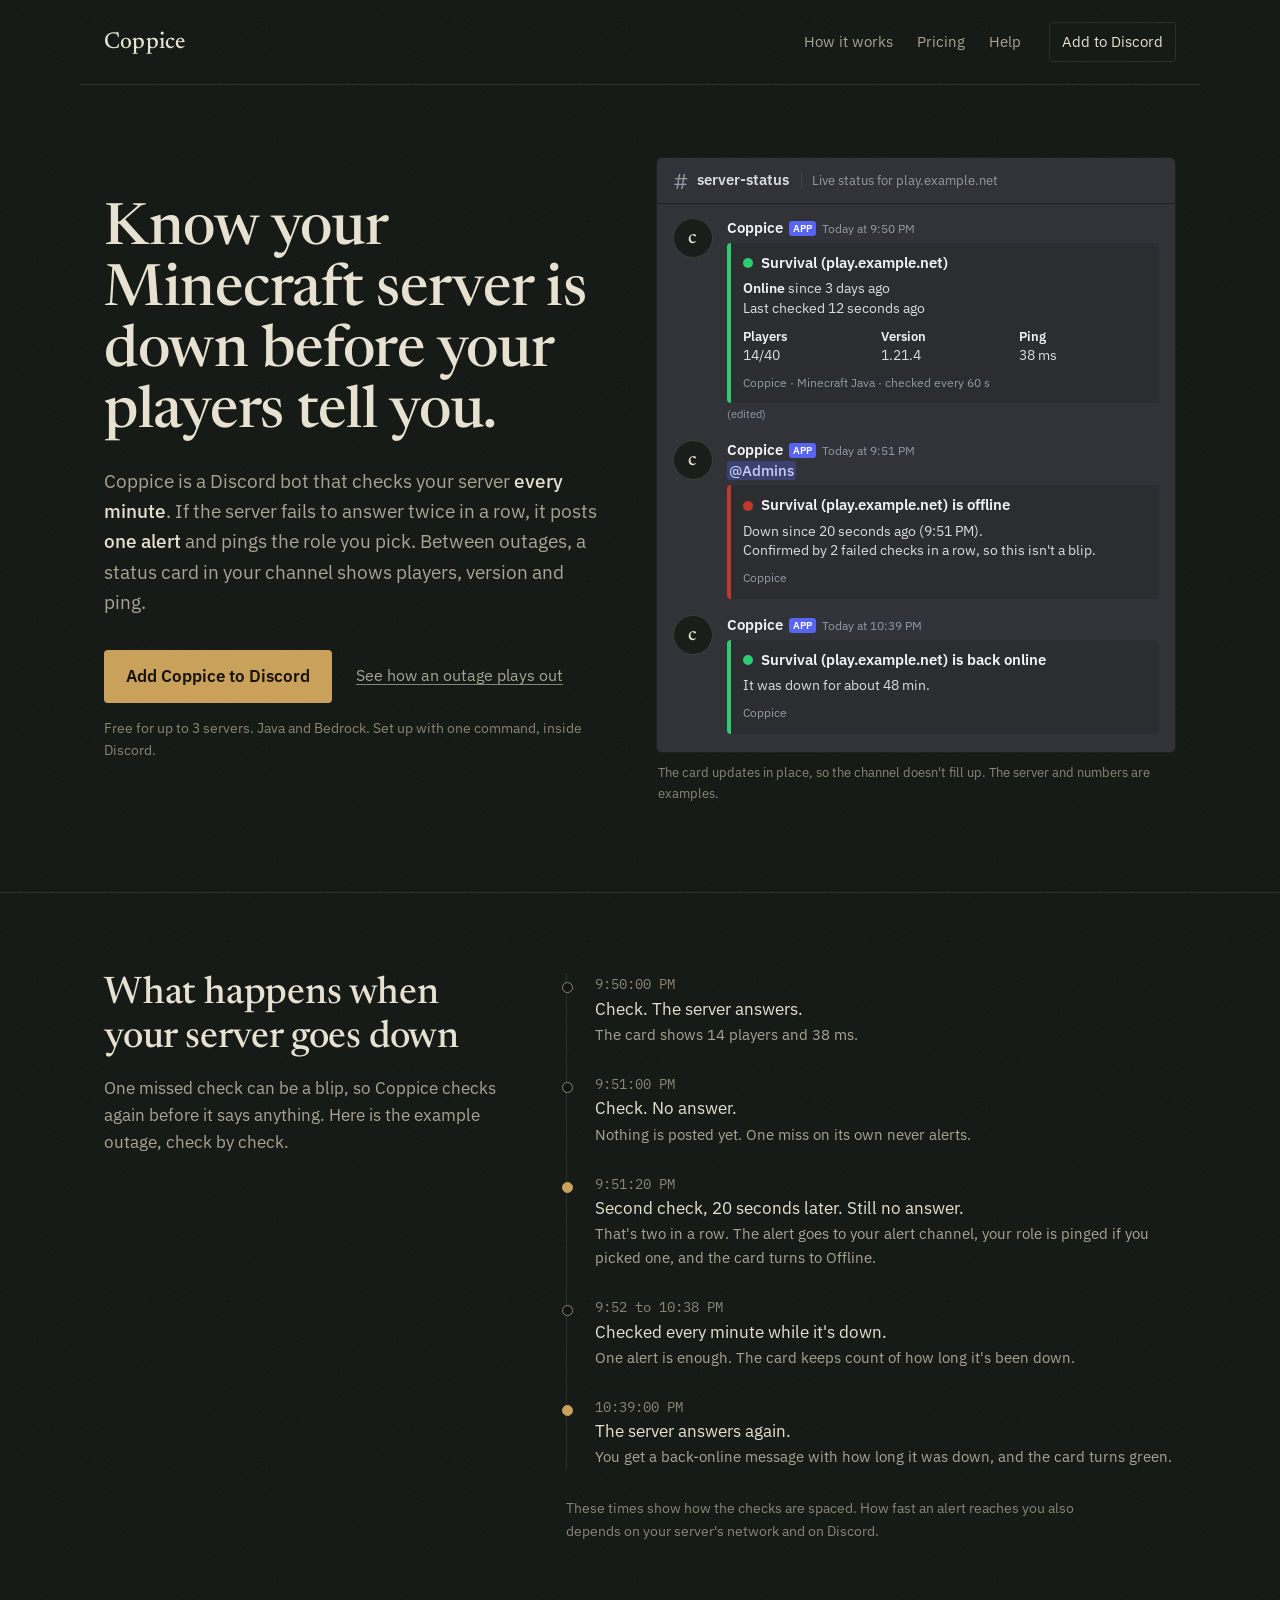
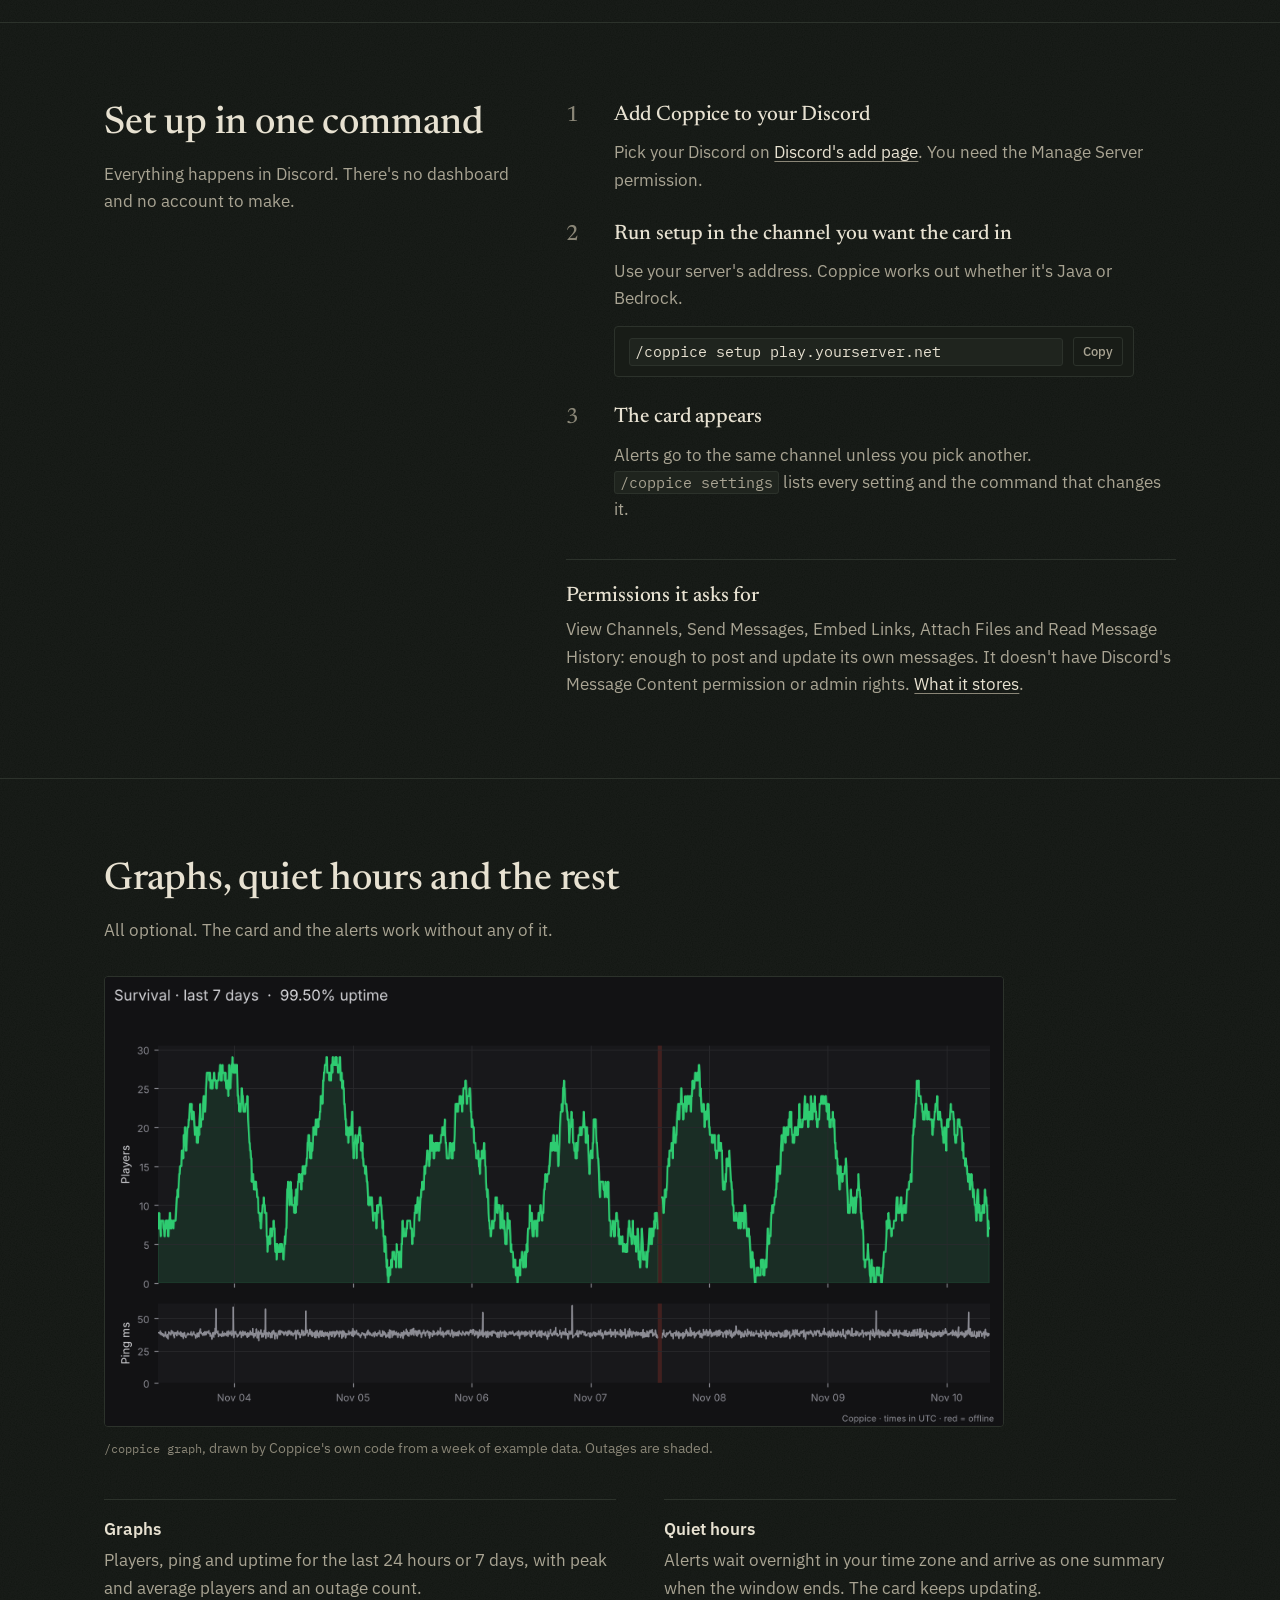
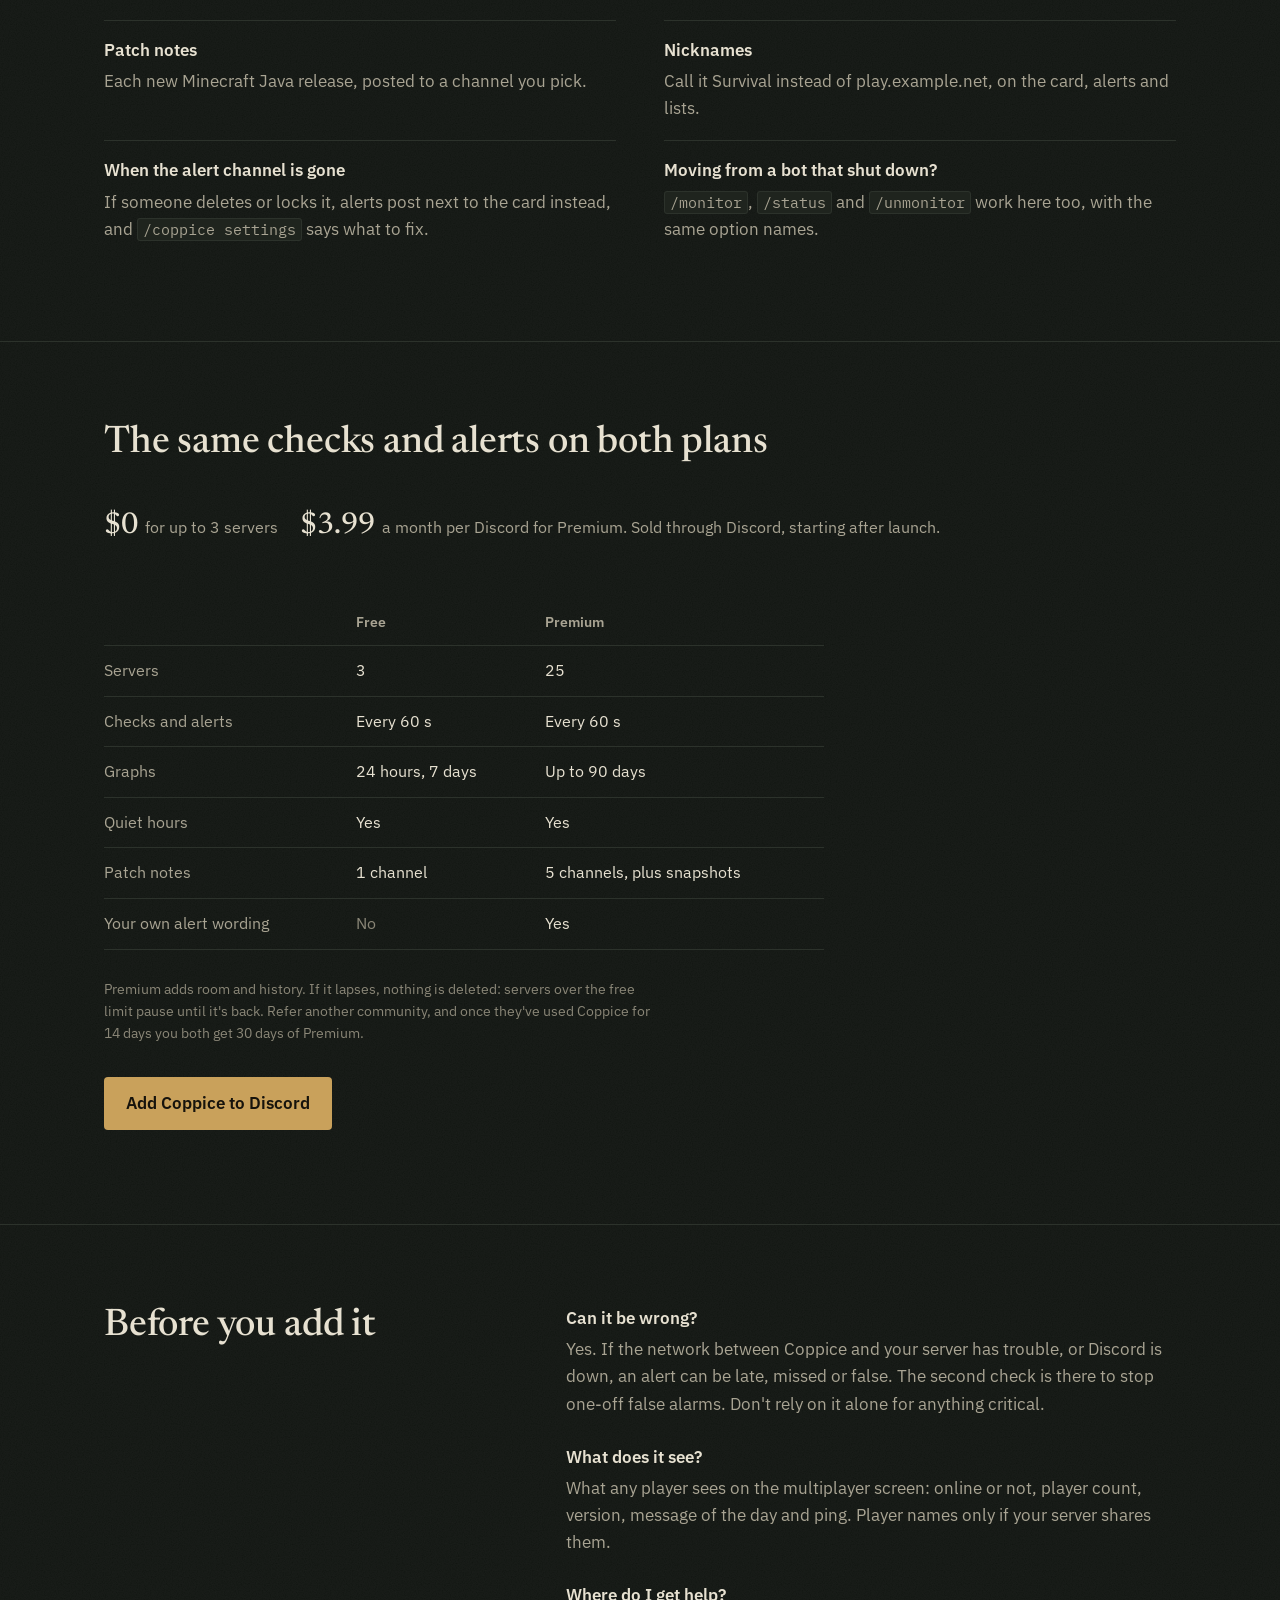
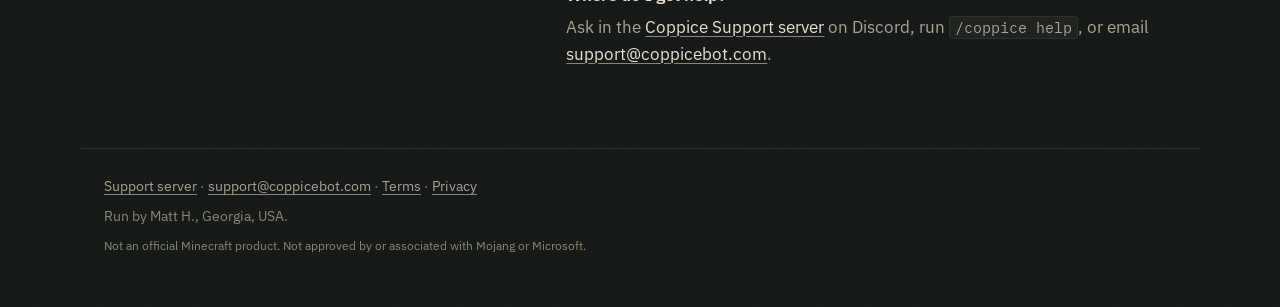
==== commit 56034480: "Add support server link; Privacy wording" ====
--- a/index.html
+++ b/index.html
@@ -181,14 +181,14 @@
         an alert can be late, missed or false. The second check is there to stop one-off false alarms. Don't rely on it alone for anything critical.</dd></div>
       <div><dt>What does it see?</dt><dd>What any player sees on the multiplayer screen: online or not, player count, version,
         message of the day and ping. Player names only if your server shares them.</dd></div>
-      <div><dt>Where do I get help?</dt><dd>Run <code>/coppice help</code> in Discord, or email <a href="mailto:support@coppicebot.com">support@coppicebot.com</a>.</dd></div>
+      <div><dt>Where do I get help?</dt><dd>Ask in the <a href="https://discord.gg/eRrQbEtKV">Coppice Support server</a> on Discord, run <code>/coppice help</code>, or email <a href="mailto:support@coppicebot.com">support@coppicebot.com</a>.</dd></div>
     </dl>
   </div>
 </section>
 
 </main>
 <footer class="wrap">
-  <p><a href="mailto:support@coppicebot.com">support@coppicebot.com</a> · <a href="terms/">Terms</a> · <a href="privacy/">Privacy</a></p>
+  <p><a href="https://discord.gg/eRrQbEtKV">Support server</a> · <a href="mailto:support@coppicebot.com">support@coppicebot.com</a> · <a href="terms/">Terms</a> · <a href="privacy/">Privacy</a></p>
   <p>Run by Matt H., Georgia, USA.</p>
   <p class="fine">Not an official Minecraft product. Not approved by or associated with Mojang or Microsoft.</p>
 </footer>
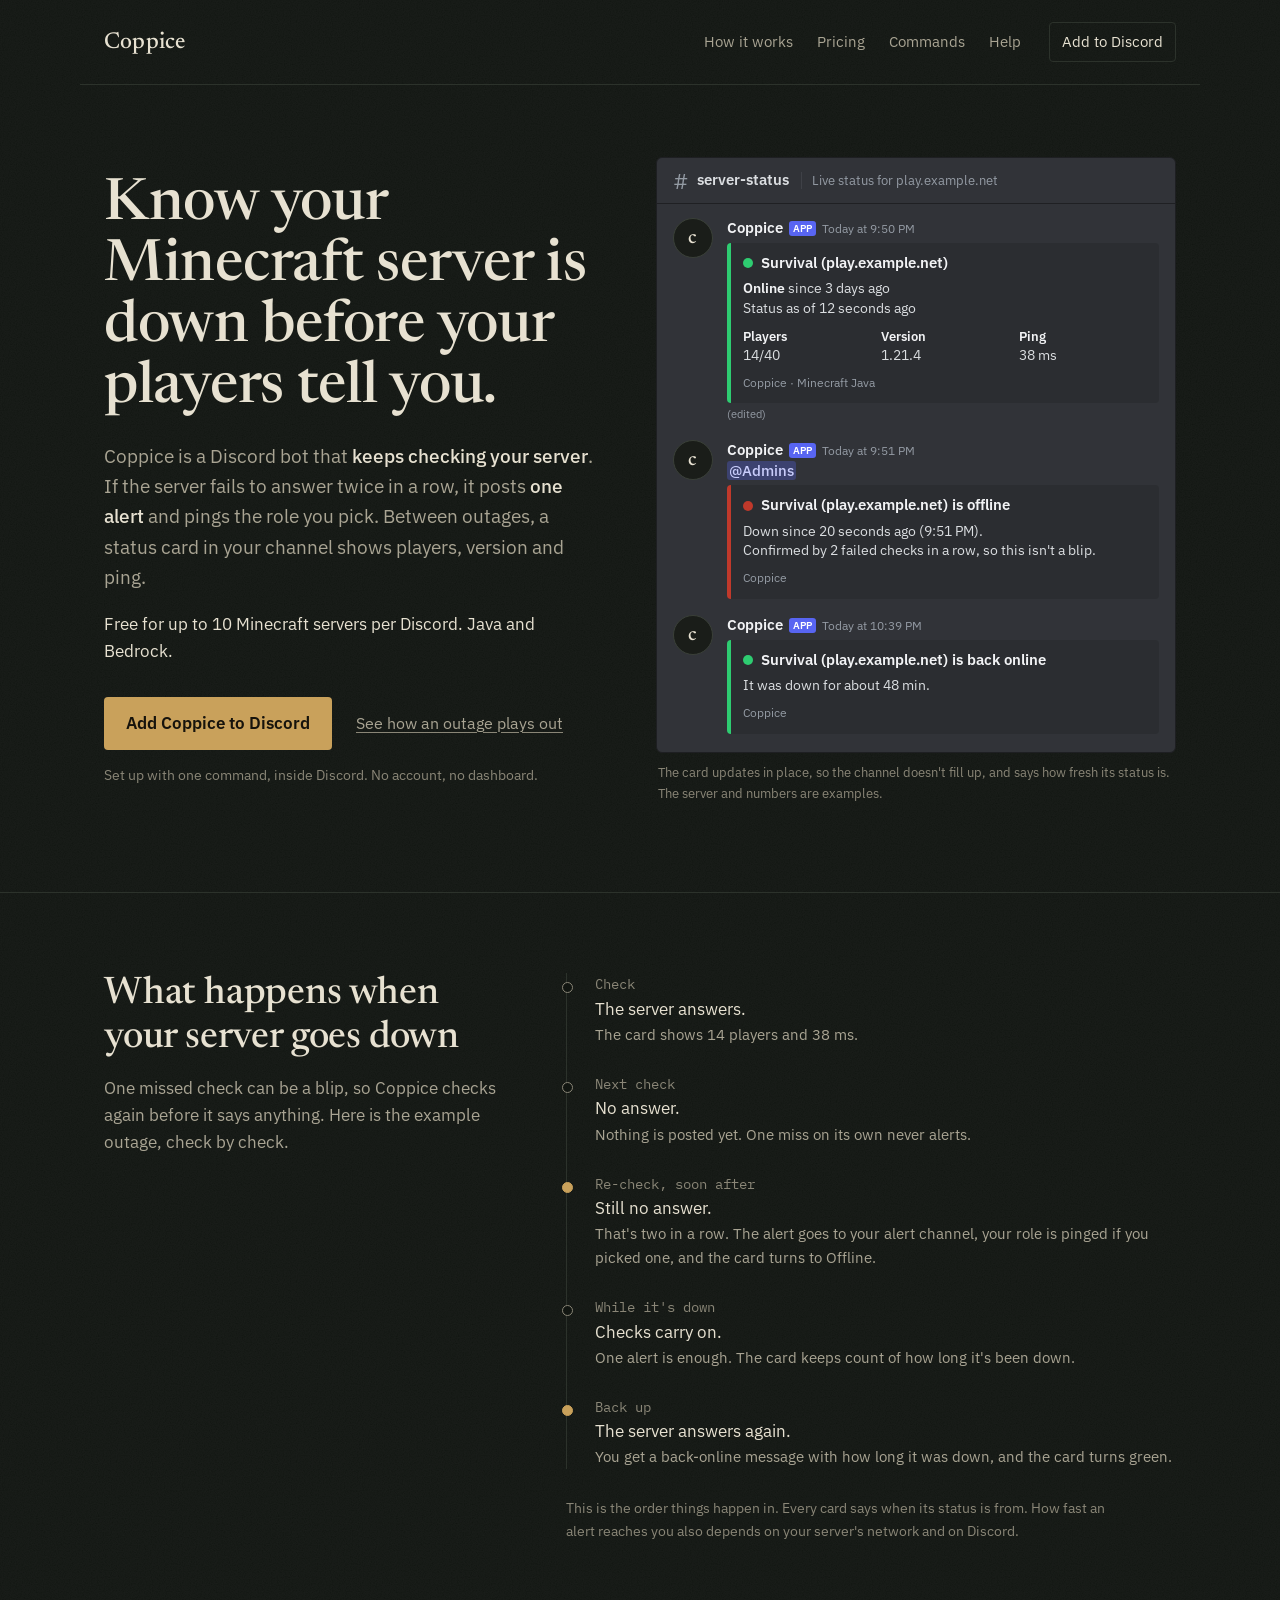
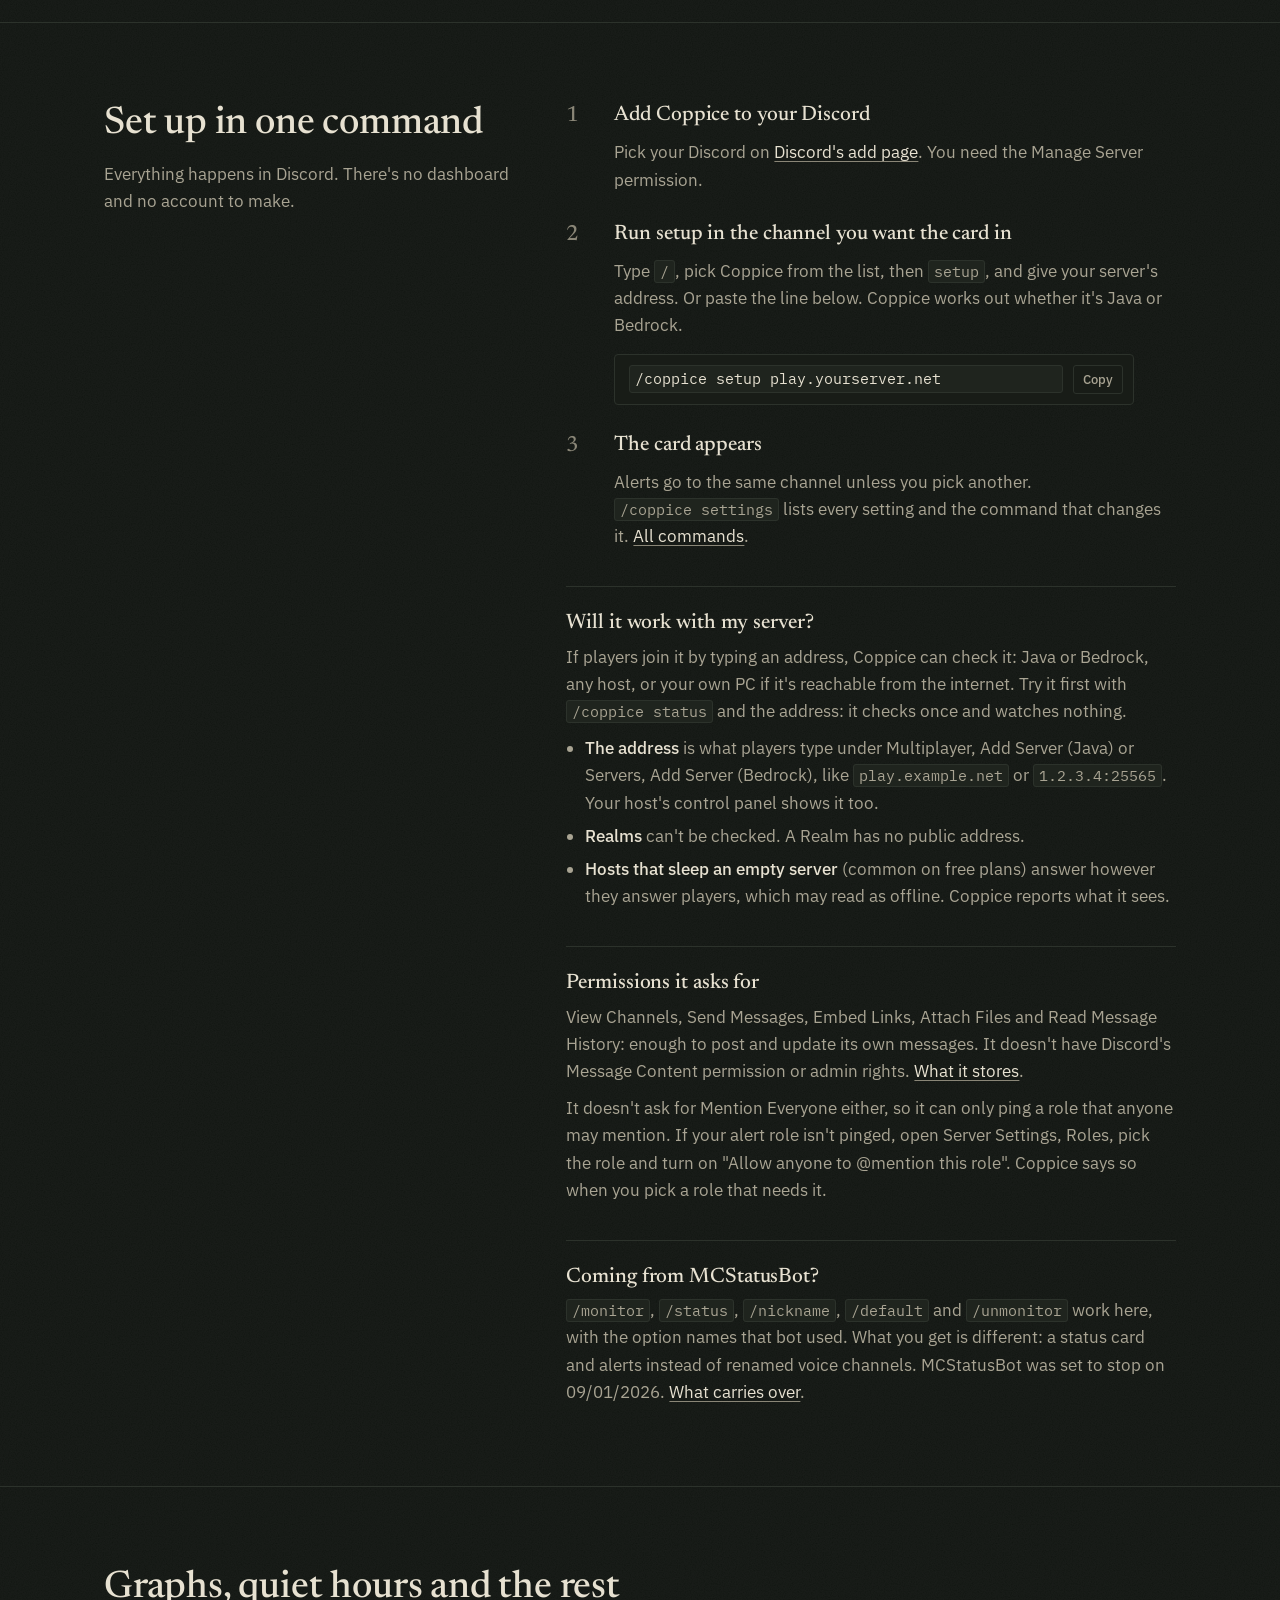
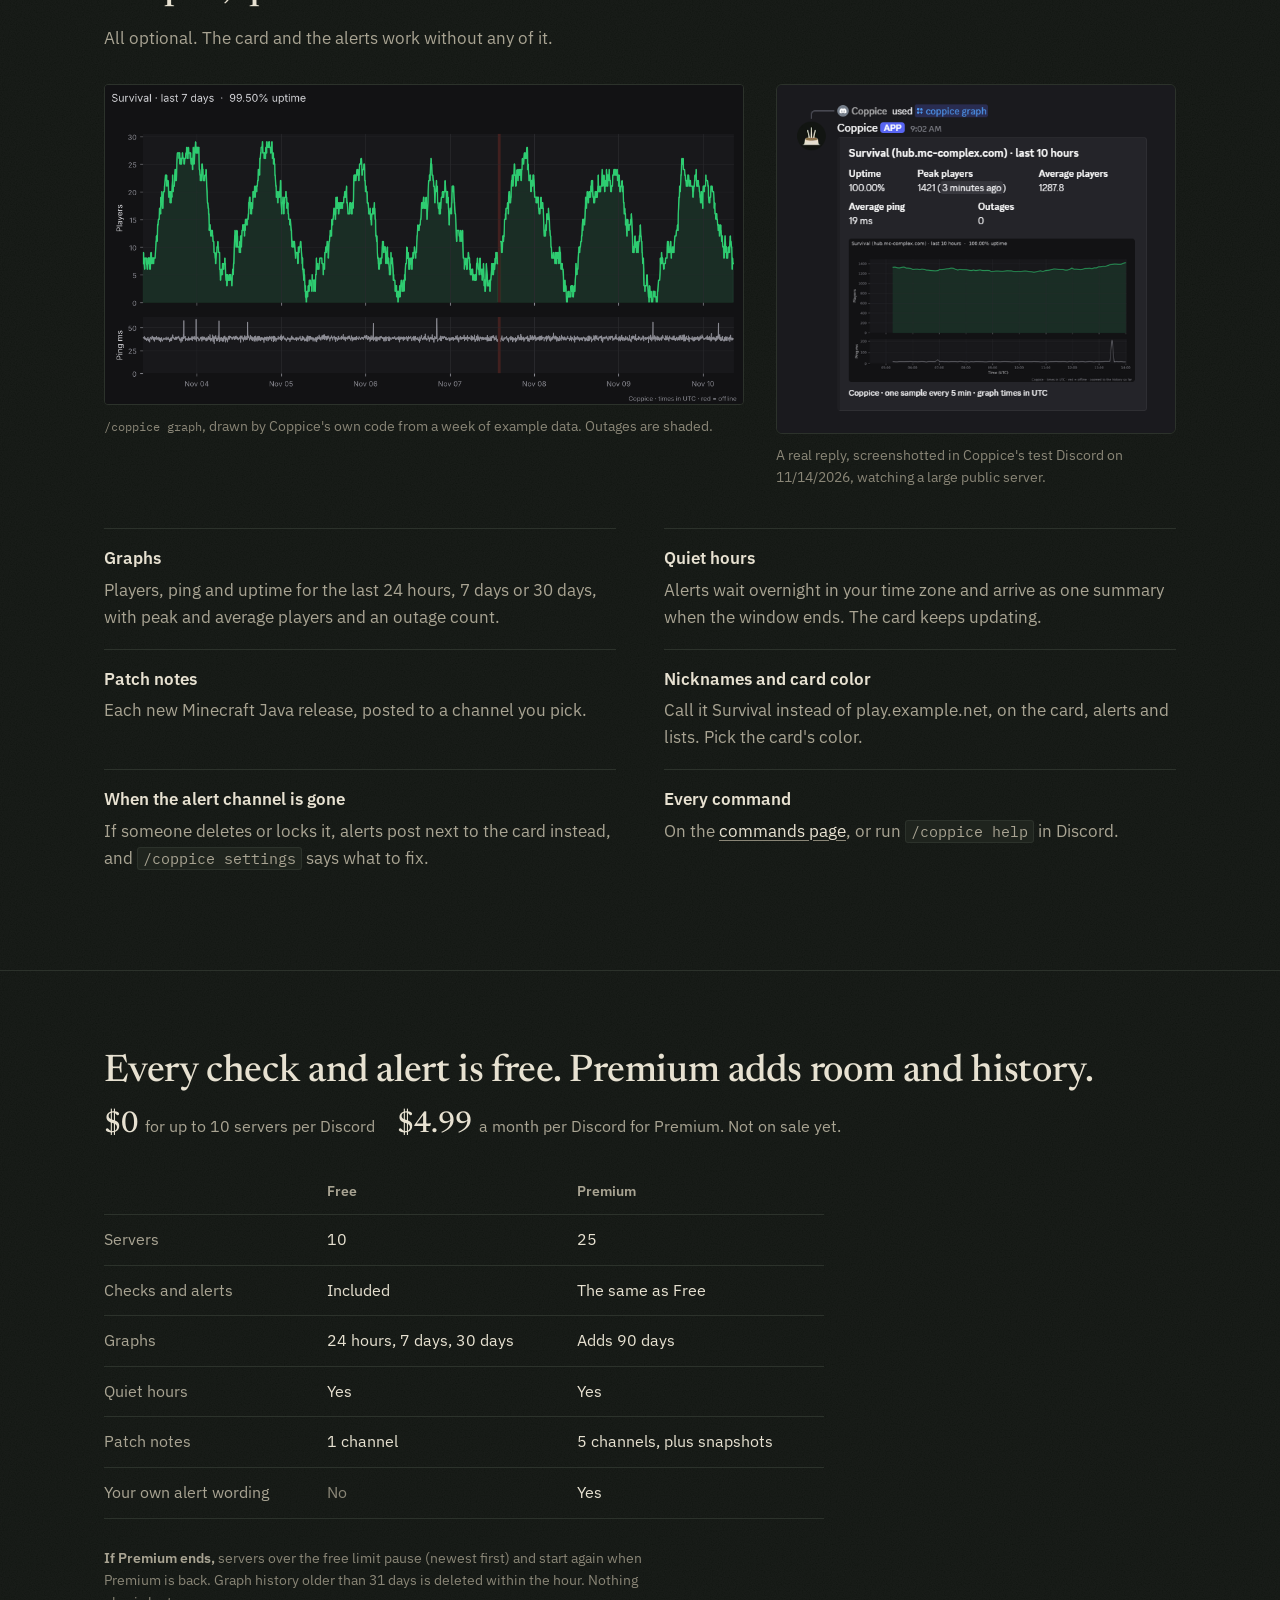
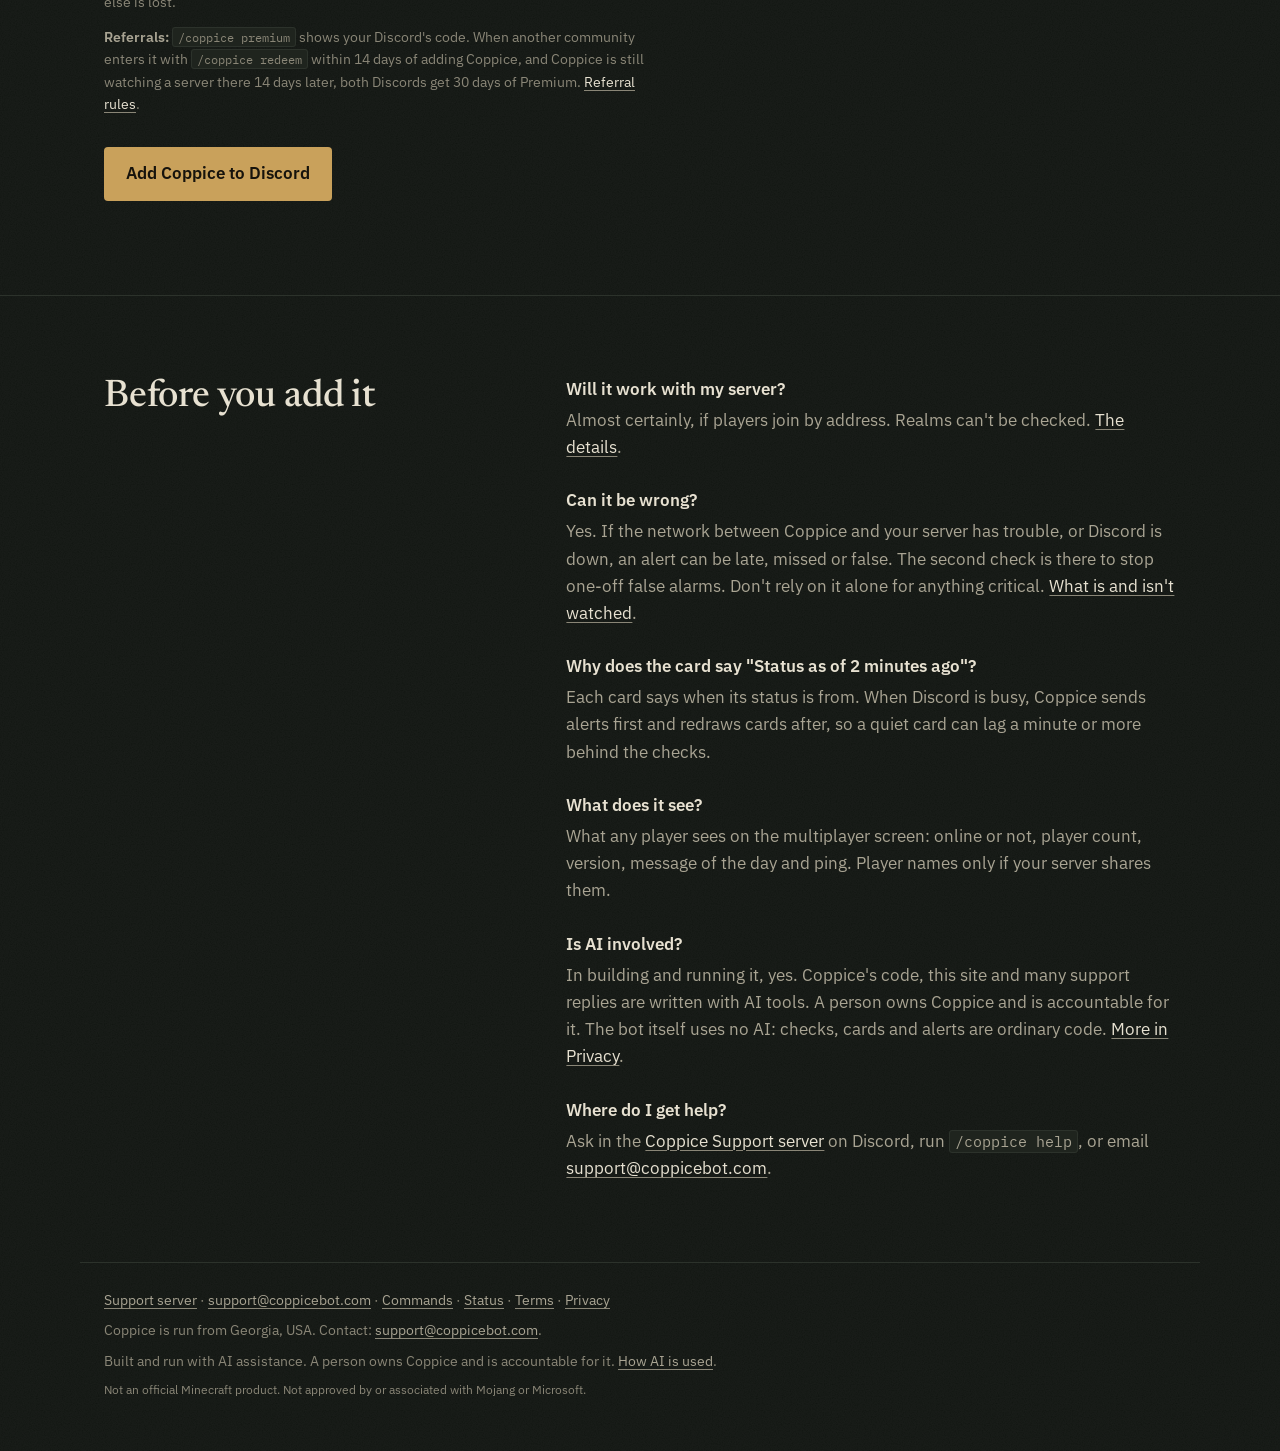
==== commit 07ccbf80: "Site for Coppice v0.3.23: 10 free servers, Premium 4.99 (not on sale yet), Commands and Status pages" ====
--- a/index.html
+++ b/index.html
@@ -4,8 +4,17 @@
 <meta charset="utf-8">
 <meta name="viewport" content="width=device-width, initial-scale=1">
 <title>Coppice: Minecraft server alerts for Discord</title>
-<meta name="description" content="A Discord bot that checks your Minecraft server every minute and posts one alert when it goes down. Free for up to 3 servers.">
+
+<meta name="description" content="A Discord bot that keeps checking your Minecraft server and posts one alert when it goes down. Free for up to 10 servers per Discord.">
 <meta name="theme-color" content="#111511">
+<meta property="og:type" content="website">
+<meta property="og:site_name" content="Coppice">
+<meta property="og:title" content="Coppice: Minecraft server alerts for Discord">
+<meta property="og:description" content="A live status card and one alert when your Minecraft server goes down. Free for up to 10 servers per Discord.">
+<meta property="og:url" content="https://coppicebot.com/">
+<meta property="og:image" content="https://coppicebot.com/img/coppice-icon-512.png">
+<link rel="icon" href="favicon.png" type="image/png">
+<link rel="apple-touch-icon" href="img/apple-touch-icon.png">
 <link rel="preload" href="fonts/plex-sans-latin.woff2" as="font" type="font/woff2" crossorigin>
 <link rel="preload" href="fonts/newsreader-latin.woff2" as="font" type="font/woff2" crossorigin>
 <link rel="stylesheet" href="style.css">
@@ -13,7 +22,7 @@
 <body>
 <header class="top wrap">
   <a class="mark" href="./">Coppice</a>
-  <nav aria-label="Sections"><a href="./#outage">How it works</a><a href="./#pricing">Pricing</a><a href="./#help">Help</a></nav>
+  <nav aria-label="Sections"><a href="./#outage">How it works</a><a href="./#pricing">Pricing</a><a href="commands/">Commands</a><a href="./#help">Help</a></nav>
   <a class="small-add" href="https://discord.com/oauth2/authorize?client_id=1570571016768589925&permissions=117760&integration_type=0&scope=bot+applications.commands">Add to Discord</a>
 </header>
 <main>
@@ -21,16 +30,18 @@
 <section class="hero wrap">
   <div>
     <h1>Know your Minecraft server is down before your players tell you.</h1>
-    <p class="lede">Coppice is a Discord bot that checks your server <strong>every minute</strong>.
+
+    <p class="lede">Coppice is a Discord bot that <strong>keeps checking your server</strong>.
     If the server fails to answer twice in a row, it posts <strong>one alert</strong> and pings the role
     you pick. Between outages, a status card in your channel shows players, version and ping.</p>
+    <p class="offer">Free for up to 10 Minecraft servers per Discord. Java and Bedrock.</p>
     <div class="actions">
       <a class="button" href="https://discord.com/oauth2/authorize?client_id=1570571016768589925&permissions=117760&integration_type=0&scope=bot+applications.commands">Add Coppice to Discord</a>
       <a class="quiet-link" href="#outage">See how an outage plays out</a>
     </div>
-    <p class="fineprint">Free for up to 3 servers. Java and Bedrock. Set up with one command, inside Discord.</p>
-  </div>
-  
+    <p class="fineprint">Set up with one command, inside Discord. No account, no dashboard.</p>
+  </div>
+
 <figure class="mock" aria-label="Example: what Coppice posts in a Discord channel">
 <div class="discord">
   <div class="dc-head"><span class="hash" aria-hidden="true">#</span>server-status<span class="topic">Live status for play.example.net</span></div>
@@ -41,13 +52,14 @@
         <div class="who"><span class="name">Coppice</span><span class="app">APP</span><time>Today at 9:50 PM</time></div>
         <div class="embed">
           <div class="e-title"><span class="st" aria-hidden="true"></span>Survival (play.example.net)</div>
-          <p class="e-desc"><b>Online</b> since 3 days ago<br>Last checked 12 seconds ago</p>
+          <p class="e-desc"><b>Online</b> since 3 days ago<br>Status as of 12 seconds ago</p>
           <dl class="e-fields">
             <div><dt>Players</dt><dd>14/40</dd></div>
             <div><dt>Version</dt><dd>1.21.4</dd></div>
             <div><dt>Ping</dt><dd>38 ms</dd></div>
           </dl>
-          <p class="e-foot">Coppice · Minecraft Java · checked every 60 s</p>
+
+          <p class="e-foot">Coppice · Minecraft Java</p>
         </div>
         <span class="edited">(edited)</span>
       </div>
@@ -77,7 +89,7 @@
     </div>
   </div>
 </div>
-<figcaption class="mock-note">The card updates in place, so the channel doesn't fill up. The server and numbers are examples.</figcaption>
+<figcaption class="mock-note">The card updates in place, so the channel doesn't fill up, and says how fresh its status is. The server and numbers are examples.</figcaption>
 </figure>
 
 </section>
@@ -90,15 +102,16 @@
       anything. Here is the example outage, check by check.</p>
     </div>
     <div>
+
       <ol class="timeline">
-        <li><span class="t">9:50:00 PM</span><span class="what">Check. The server answers.</span><span class="why">The card shows 14 players and 38 ms.</span></li>
-        <li><span class="t">9:51:00 PM</span><span class="what">Check. No answer.</span><span class="why">Nothing is posted yet. One miss on its own never alerts.</span></li>
-        <li class="key"><span class="t">9:51:20 PM</span><span class="what">Second check, 20 seconds later. Still no answer.</span><span class="why">That's two in a row. The alert goes to your alert channel, your role is pinged if you picked one, and the card turns to Offline.</span></li>
-        <li><span class="t">9:52 to 10:38 PM</span><span class="what">Checked every minute while it's down.</span><span class="why">One alert is enough. The card keeps count of how long it's been down.</span></li>
-        <li class="key"><span class="t">10:39:00 PM</span><span class="what">The server answers again.</span><span class="why">You get a back-online message with how long it was down, and the card turns green.</span></li>
+        <li><span class="t">Check</span><span class="what">The server answers.</span><span class="why">The card shows 14 players and 38 ms.</span></li>
+        <li><span class="t">Next check</span><span class="what">No answer.</span><span class="why">Nothing is posted yet. One miss on its own never alerts.</span></li>
+        <li class="key"><span class="t">Re-check, soon after</span><span class="what">Still no answer.</span><span class="why">That's two in a row. The alert goes to your alert channel, your role is pinged if you picked one, and the card turns to Offline.</span></li>
+        <li><span class="t">While it's down</span><span class="what">Checks carry on.</span><span class="why">One alert is enough. The card keeps count of how long it's been down.</span></li>
+        <li class="key"><span class="t">Back up</span><span class="what">The server answers again.</span><span class="why">You get a back-online message with how long it was down, and the card turns green.</span></li>
       </ol>
-      <p class="note">These times show how the checks are spaced. How fast an alert reaches you also
-      depends on your server's network and on Discord.</p>
+      <p class="note">This is the order things happen in. Every card says when its status is from.
+      How fast an alert reaches you also depends on your server's network and on Discord.</p>
     </div>
   </div>
 </section>
@@ -113,16 +126,39 @@
       <ol class="steps">
         <li><h3>Add Coppice to your Discord</h3><p>Pick your Discord on <a href="https://discord.com/oauth2/authorize?client_id=1570571016768589925&permissions=117760&integration_type=0&scope=bot+applications.commands">Discord's add page</a>. You need the Manage Server permission.</p></li>
         <li><h3>Run setup in the channel you want the card in</h3>
-          <p>Use your server's address. Coppice works out whether it's Java or Bedrock.</p>
+          <p>Type <code>/</code>, pick Coppice from the list, then <code>setup</code>, and give your server's address.
+          Or paste the line below. Coppice works out whether it's Java or Bedrock.</p>
           <div class="cmd"><code id="cmd">/coppice setup play.yourserver.net</code><button type="button" data-copy="cmd">Copy</button></div></li>
         <li><h3>The card appears</h3><p>Alerts go to the same channel unless you pick another.
-          <code>/coppice settings</code> lists every setting and the command that changes it.</p></li>
+          <code>/coppice settings</code> lists every setting and the command that changes it.
+          <a href="commands/">All commands</a>.</p></li>
       </ol>
+      <div class="perm" id="works">
+        <h3>Will it work with my server?</h3>
+        <p>If players join it by typing an address, Coppice can check it: Java or Bedrock, any host,
+        or your own PC if it's reachable from the internet. Try it first with
+        <code>/coppice status</code> and the address: it checks once and watches nothing.</p>
+        <ul class="plain">
+          <li><strong>The address</strong> is what players type under Multiplayer, Add Server (Java) or Servers, Add Server (Bedrock), like <code>play.example.net</code> or <code>1.2.3.4:25565</code>. Your host's control panel shows it too.</li>
+          <li><strong>Realms</strong> can't be checked. A Realm has no public address.</li>
+          <li><strong>Hosts that sleep an empty server</strong> (common on free plans) answer however they answer players, which may read as offline. Coppice reports what it sees.</li>
+        </ul>
+      </div>
       <div class="perm">
         <h3>Permissions it asks for</h3>
         <p>View Channels, Send Messages, Embed Links, Attach Files and Read Message History: enough to
         post and update its own messages. It doesn't have Discord's Message Content permission or admin
         rights. <a href="privacy/">What it stores</a>.</p>
+        <p>It doesn't ask for Mention Everyone either, so it can only ping a role that anyone may mention.
+        If your alert role isn't pinged, open Server Settings, Roles, pick the role and turn on
+        "Allow anyone to @mention this role". Coppice says so when you pick a role that needs it.</p>
+      </div>
+      <div class="perm">
+        <h3>Coming from MCStatusBot?</h3>
+        <p><code>/monitor</code>, <code>/status</code>, <code>/nickname</code>, <code>/default</code> and
+        <code>/unmonitor</code> work here, with the option names that bot used. What you get is different:
+        a status card and alerts instead of renamed voice channels. MCStatusBot was set to stop on
+        09/01/2026. <a href="commands/#carry-over">What carries over</a>.</p>
       </div>
     </div>
   </div>
@@ -132,43 +168,55 @@
   <div class="wrap">
     <h2 id="more-h">Graphs, quiet hours and the rest</h2>
     <p class="section-lede">All optional. The card and the alerts work without any of it.</p>
-    <figure class="figure">
-      <img src="img/graph-7d.png" width="1100" height="550" loading="lazy"
-        alt="A Coppice graph of one week: players rise and fall each day, ping stays near 38 ms, and one 48-minute outage is shaded red. 99.50 percent uptime.">
-      <figcaption><code>/coppice graph</code>, drawn by Coppice's own code from a week of example data. Outages are shaded.</figcaption>
-    </figure>
+    <div class="figs">
+      <figure class="figure">
+        <img src="img/graph-7d.png" width="1100" height="550" loading="lazy"
+          alt="A Coppice graph of one week: players rise and fall each day, ping stays near 38 ms, and one 48-minute outage is shaded red. 99.50 percent uptime.">
+        <figcaption><code>/coppice graph</code>, drawn by Coppice's own code from a week of example data. Outages are shaded.</figcaption>
+      </figure>
+      <figure class="figure shot">
+        <img src="img/real-graph-2026-11-14.png" width="555" height="485" loading="lazy"
+          alt="A screenshot from Discord: Coppice's reply to /coppice graph for a public server over 10 hours, 100 percent uptime, peak 1,421 players, average ping 19 ms.">
+        <figcaption>A real reply, screenshotted in Coppice's test Discord on 11/14/2026, watching a large public server.</figcaption>
+      </figure>
+    </div>
     <dl class="facts">
-      <div><dt>Graphs</dt><dd>Players, ping and uptime for the last 24 hours or 7 days, with peak and average players and an outage count.</dd></div>
+      <div><dt>Graphs</dt><dd>Players, ping and uptime for the last 24 hours, 7 days or 30 days, with peak and average players and an outage count.</dd></div>
       <div><dt>Quiet hours</dt><dd>Alerts wait overnight in your time zone and arrive as one summary when the window ends. The card keeps updating.</dd></div>
       <div><dt>Patch notes</dt><dd>Each new Minecraft Java release, posted to a channel you pick.</dd></div>
-      <div><dt>Nicknames</dt><dd>Call it Survival instead of play.example.net, on the card, alerts and lists.</dd></div>
+      <div><dt>Nicknames and card color</dt><dd>Call it Survival instead of play.example.net, on the card, alerts and lists. Pick the card's color.</dd></div>
       <div><dt>When the alert channel is gone</dt><dd>If someone deletes or locks it, alerts post next to the card instead, and <code>/coppice settings</code> says what to fix.</dd></div>
-      <div><dt>Moving from a bot that shut down?</dt><dd><code>/monitor</code>, <code>/status</code> and <code>/unmonitor</code> work here too, with the same option names.</dd></div>
+      <div><dt>Every command</dt><dd>On the <a href="commands/">commands page</a>, or run <code>/coppice help</code> in Discord.</dd></div>
     </dl>
   </div>
 </section>
 
 <section class="band" id="pricing" aria-labelledby="pricing-h">
   <div class="wrap">
-    <h2 id="pricing-h">The same checks and alerts on both plans</h2>
+    <h2 id="pricing-h">Every check and alert is free. Premium adds room and history.</h2>
     <div class="price-head">
-      <p class="price">$0 <span>for up to 3 servers</span></p>
-      <p class="price">$3.99 <span>a month per Discord for Premium. Sold through Discord, starting after launch.</span></p>
+      <p class="price">$0 <span>for up to 10 servers per Discord</span></p>
+      <p class="price">$4.99 <span>a month per Discord for Premium. Not on sale yet.</span></p>
     </div>
     <table class="plans">
       <thead><tr><th scope="col"><span class="visually-hidden">Feature</span></th><th scope="col">Free</th><th scope="col">Premium</th></tr></thead>
       <tbody>
-        <tr><th scope="row">Servers</th><td>3</td><td>25</td></tr>
-        <tr><th scope="row">Checks and alerts</th><td>Every 60 s</td><td>Every 60 s</td></tr>
-        <tr><th scope="row">Graphs</th><td>24 hours, 7 days</td><td>Up to 90 days</td></tr>
+        <tr><th scope="row">Servers</th><td>10</td><td>25</td></tr>
+
+        <tr><th scope="row">Checks and alerts</th><td>Included</td><td>The same as Free</td></tr>
+        <tr><th scope="row">Graphs</th><td>24 hours, 7 days, 30 days</td><td>Adds 90 days</td></tr>
         <tr><th scope="row">Quiet hours</th><td>Yes</td><td>Yes</td></tr>
         <tr><th scope="row">Patch notes</th><td>1 channel</td><td>5 channels, plus snapshots</td></tr>
         <tr><th scope="row">Your own alert wording</th><td class="no">No</td><td>Yes</td></tr>
       </tbody>
     </table>
-    <p class="note">Premium adds room and history. If it
-    lapses, nothing is deleted: servers over the free limit pause until it's back. Refer another
-    community, and once they've used Coppice for 14 days you both get 30 days of Premium.</p>
+    <p class="note"><strong>If Premium ends,</strong> servers over the free limit pause (newest first) and
+    start again when Premium is back. Graph history older than 31 days is deleted within the hour.
+    Nothing else is lost.</p>
+    <p class="note"><strong>Referrals:</strong> <code>/coppice premium</code> shows your Discord's code. When
+    another community enters it with <code>/coppice redeem</code> within 14 days of adding Coppice, and Coppice is still
+    watching a server there 14 days later, both Discords get 30 days of Premium.
+    <a href="terms/#referrals">Referral rules</a>.</p>
     <div class="actions"><a class="button" href="https://discord.com/oauth2/authorize?client_id=1570571016768589925&permissions=117760&integration_type=0&scope=bot+applications.commands">Add Coppice to Discord</a></div>
   </div>
 </section>
@@ -177,19 +225,31 @@
   <div class="wrap split">
     <div><h2 id="help-h">Before you add it</h2></div>
     <dl class="qa">
+      <div><dt>Will it work with my server?</dt><dd>Almost certainly, if players join by address. Realms can't be checked.
+        <a href="#works">The details</a>.</dd></div>
       <div><dt>Can it be wrong?</dt><dd>Yes. If the network between Coppice and your server has trouble, or Discord is down,
-        an alert can be late, missed or false. The second check is there to stop one-off false alarms. Don't rely on it alone for anything critical.</dd></div>
+        an alert can be late, missed or false. The second check is there to stop one-off false alarms. Don't rely on it alone for anything critical.
+        <a href="status/">What is and isn't watched</a>.</dd></div>
+
+      <div><dt>Why does the card say "Status as of 2 minutes ago"?</dt><dd>Each card says when its status is from.
+        When Discord is busy, Coppice sends alerts first and redraws cards after, so a quiet card can lag a minute
+        or more behind the checks.</dd></div>
       <div><dt>What does it see?</dt><dd>What any player sees on the multiplayer screen: online or not, player count, version,
         message of the day and ping. Player names only if your server shares them.</dd></div>
-      <div><dt>Where do I get help?</dt><dd>Ask in the <a href="https://discord.gg/eRrQbEtKV">Coppice Support server</a> on Discord, run <code>/coppice help</code>, or email <a href="mailto:support@coppicebot.com">support@coppicebot.com</a>.</dd></div>
+      <div><dt>Is AI involved?</dt><dd>In building and running it, yes. Coppice's code, this site and many support replies
+        are written with AI tools. A person owns Coppice and is accountable for it. The bot itself
+        uses no AI: checks, cards and alerts are ordinary code. <a href="privacy/#ai">More in Privacy</a>.</dd></div>
+      <div><dt>Where do I get help?</dt><dd>Ask in the <a href="https://discord.gg/HShS7neASg">Coppice Support server</a> on Discord, run <code>/coppice help</code>, or email <a href="mailto:support@coppicebot.com">support@coppicebot.com</a>.</dd></div>
     </dl>
   </div>
 </section>
 
 </main>
 <footer class="wrap">
-  <p><a href="https://discord.gg/eRrQbEtKV">Support server</a> · <a href="mailto:support@coppicebot.com">support@coppicebot.com</a> · <a href="terms/">Terms</a> · <a href="privacy/">Privacy</a></p>
-  <p>Run by Matt H., Georgia, USA.</p>
+  <p><a href="https://discord.gg/HShS7neASg">Support server</a> · <a href="mailto:support@coppicebot.com">support@coppicebot.com</a> · <a href="commands/">Commands</a> · <a href="status/">Status</a> · <a href="terms/">Terms</a> · <a href="privacy/">Privacy</a></p>
+
+  <p>Coppice is run from Georgia, USA. Contact: <a href="mailto:support@coppicebot.com">support@coppicebot.com</a>.</p>
+  <p>Built and run with AI assistance. A person owns Coppice and is accountable for it. <a href="privacy/#ai">How AI is used</a>.</p>
   <p class="fine">Not an official Minecraft product. Not approved by or associated with Mojang or Microsoft.</p>
 </footer>
 <script>
--- a/style.css
+++ b/style.css
@@ -56,7 +56,12 @@
 .top nav a:hover { color: var(--text); }
 .top .small-add { font-size: 15px; color: var(--text); text-decoration: none; border: 1px solid var(--line); padding: 7px 12px; border-radius: 4px; }
 .top .small-add:hover { border-color: var(--brass); }
-@media (max-width: 720px) { .top nav { display: none; } }
+/* Phones: the nav drops to its own row under the mark instead of disappearing (was display: none). */
+@media (max-width: 720px) {
+  .top { flex-wrap: wrap; gap: 12px 16px; padding-top: 16px; padding-bottom: 14px; }
+  .top nav { order: 3; flex-basis: 100%; gap: 6px 18px; flex-wrap: wrap; }
+  .top nav a { font-size: 15px; padding: 4px 0; }
+}
 
 /* Type */
 h1, h2, h3 { font-family: var(--serif); font-weight: 500; letter-spacing: -0.005em; text-wrap: balance; }
@@ -75,6 +80,7 @@
 .button:hover { background: #d4ad69; }
 .quiet-link { color: var(--muted); font-size: 16px; }
 .fineprint { color: var(--faint); font-size: 14px; margin: 0; }
+.offer { color: var(--text); font-size: 17px; margin: 18px 0 0; }
 
 /* The Discord mock */
 .mock { margin: 0; min-width: 0; }
@@ -121,7 +127,9 @@
 @media (max-width: 720px) { .band { padding-top: 52px; padding-bottom: 52px; } }
 .split { display: grid; grid-template-columns: minmax(0, 0.8fr) minmax(0, 1.2fr); gap: 56px; align-items: start; }
 @media (max-width: 900px) { .split { grid-template-columns: 1fr; gap: 28px; } }
-.split > div > h2 { position: sticky; top: 24px; }
+/* The left column (heading and its lede) sticks together, and only when the columns sit side by side.
+   Before, the h2 alone stuck and the lede scrolled under it. */
+@media (min-width: 901px) { .split > div:first-child { position: sticky; top: 24px; } }
 
 /* Outage timeline */
 .timeline { list-style: none; margin: 0; padding: 0; border-left: 1px solid var(--line); }
@@ -133,6 +141,8 @@
 .timeline .what { display: block; }
 .timeline .why { display: block; color: var(--muted); font-size: 15px; }
 .note { color: var(--faint); font-size: 14px; margin: 28px 0 0; max-width: 40em; }
+.note + .note { margin-top: 12px; }
+.note strong { color: var(--muted); font-weight: 600; }
 
 /* Setup */
 .steps { counter-reset: step; list-style: none; margin: 0; padding: 0; display: grid; gap: 28px; }
@@ -146,11 +156,19 @@
 .cmd button:hover { color: var(--text); border-color: var(--faint); }
 .perm { margin-top: 36px; padding-top: 24px; border-top: 1px solid var(--line); }
 .perm p { color: var(--muted); margin: 6px 0 0; }
+.perm p + p { margin-top: 10px; }
+.plain { margin: 10px 0 0; padding-left: 1.1em; color: var(--muted); }
+.plain li { margin: 6px 0; }
+.plain strong { color: var(--text); font-weight: 500; }
 
 /* Features: graph plus a plain list, no icon cards */
 .figure { margin: 0 0 40px; max-width: 900px; }
 .figure img { border: 1px solid var(--line); border-radius: 4px; }
 .figure figcaption { color: var(--faint); font-size: 14px; margin-top: 10px; }
+.figs { display: grid; grid-template-columns: minmax(0, 1.6fr) minmax(0, 1fr); gap: 32px; align-items: start; margin-bottom: 40px; }
+.figs .figure { margin: 0; max-width: none; }
+.figure.shot img { border-radius: 6px; }
+@media (max-width: 900px) { .figs { grid-template-columns: 1fr; } .figure.shot { max-width: 460px; } }
 .facts { display: grid; grid-template-columns: repeat(2, minmax(0, 1fr)); gap: 0 48px; margin: 0; }
 @media (max-width: 720px) { .facts { grid-template-columns: 1fr; } }
 .facts div { border-top: 1px solid var(--line); padding: 16px 0 18px; }
@@ -159,7 +177,7 @@
 
 /* Pricing as a table, not two cards */
 .price-head { display: flex; flex-wrap: wrap; align-items: baseline; gap: 6px 22px; margin-bottom: 26px; }
-.price { font: 500 30px/1.1 var(--serif); }
+.price { font: 500 30px/1.1 var(--serif); margin: 0; }
 .price span { font: 400 16px var(--sans); color: var(--muted); }
 table.plans { width: 100%; max-width: 720px; border-collapse: collapse; font-size: 16px; }
 .plans th, .plans td { text-align: left; padding: 12px 12px 12px 0; border-bottom: 1px solid var(--line); vertical-align: top; }
@@ -188,5 +206,22 @@
 .legal table { width: 100%; border-collapse: collapse; font-size: 15px; display: block; overflow-x: auto; }
 .legal th, .legal td { text-align: left; border-bottom: 1px solid var(--line); padding: 8px 12px 8px 0; vertical-align: top; }
 .legal th { color: var(--muted); font-weight: 600; }
+.legal h3 { font-size: 19px; margin: 24px 0 4px; }
+.legal ul { padding-left: 1.2em; }
+.legal li { margin: 4px 0; }
+.legal a { color: var(--text); }
+.legal.wide { max-width: 60em; }
+.legal table.cmds { display: table; }
+.cmds td:first-child { white-space: nowrap; }
+.cmds td code { white-space: nowrap; }
+.cmds td:last-child { color: var(--muted); font-size: 14px; }
+@media (max-width: 640px) {
+  .legal table.cmds, .cmds thead, .cmds tbody, .cmds tr, .cmds td { display: block; }
+  .cmds thead { position: absolute; width: 1px; height: 1px; overflow: hidden; clip: rect(0 0 0 0); }
+  .cmds tr { border-bottom: 1px solid var(--line); padding: 10px 0; }
+  .cmds td { border: 0; padding: 2px 0; }
+  .cmds td:first-child { white-space: normal; }
+  .cmds td:last-child { font-size: 13px; }
+}
 .lost { padding-top: 96px; padding-bottom: 120px; }
 .visually-hidden { position: absolute; width: 1px; height: 1px; overflow: hidden; clip: rect(0 0 0 0); white-space: nowrap; }
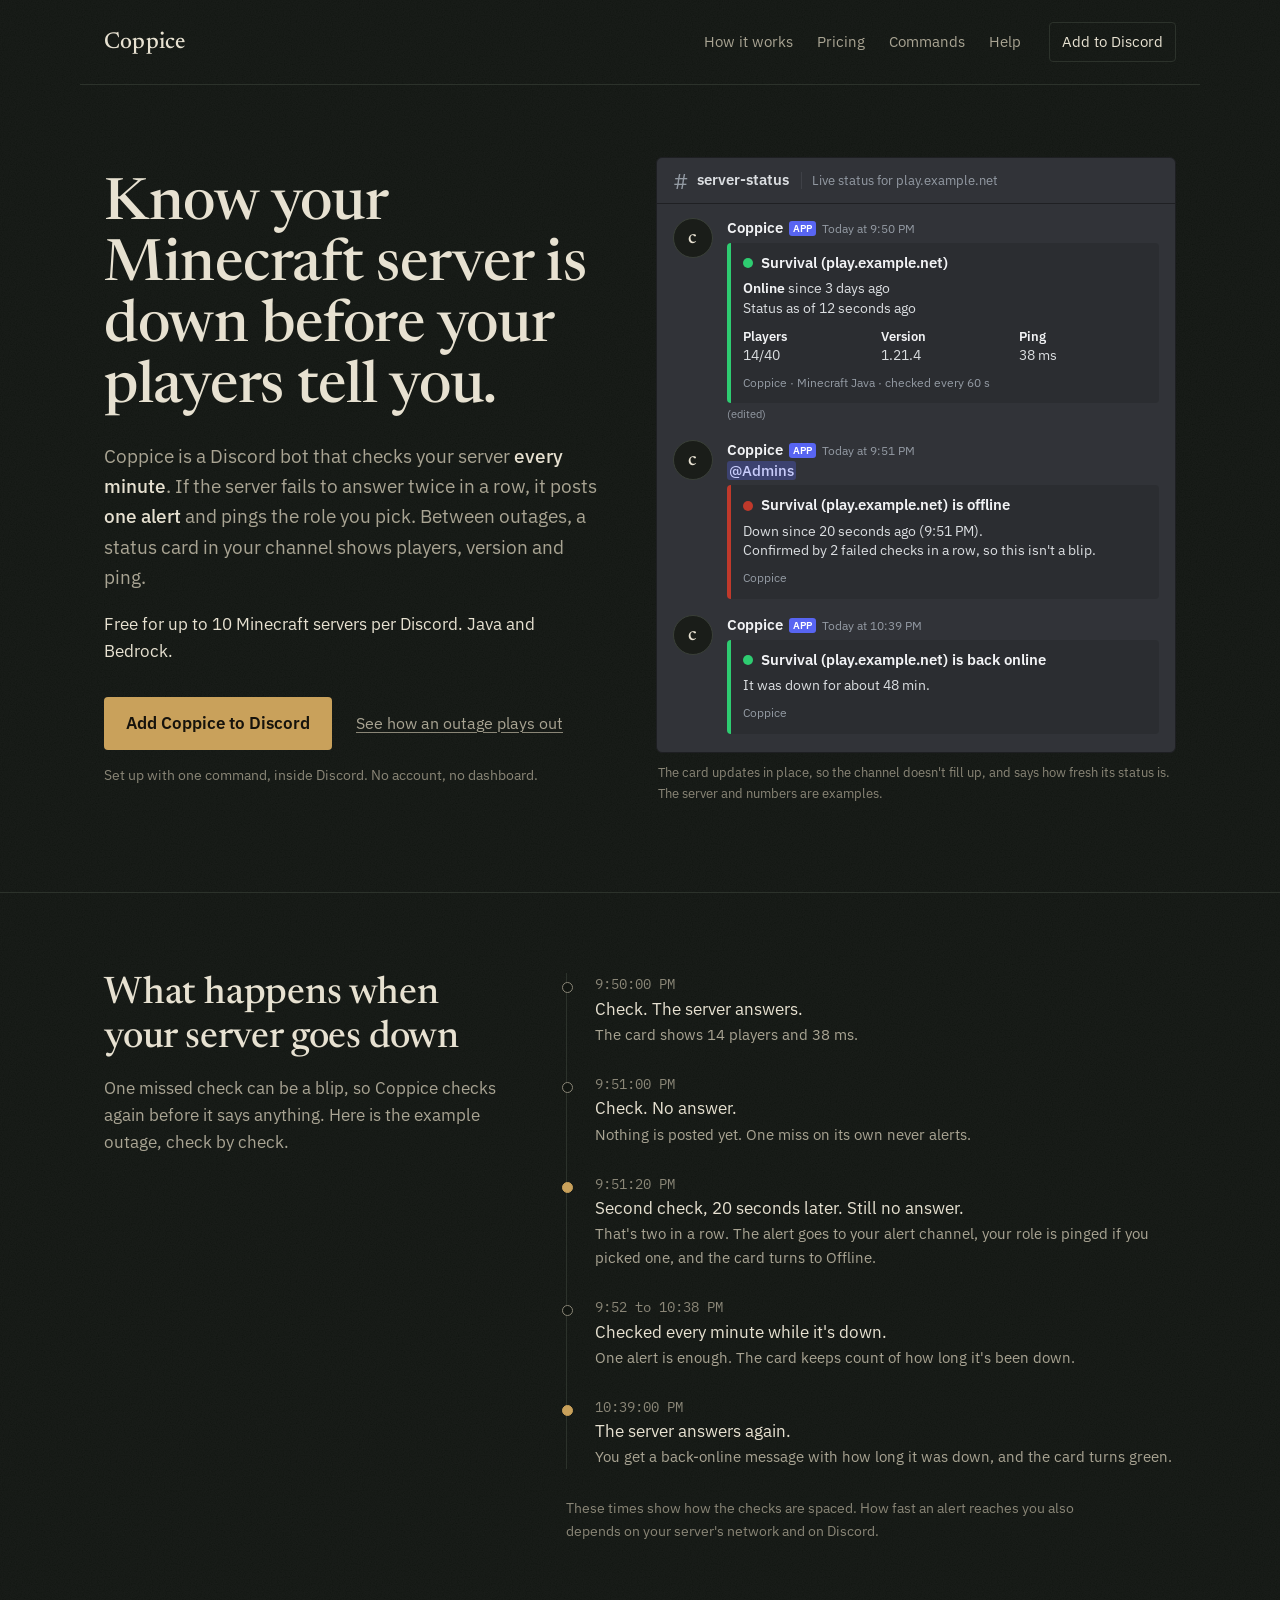
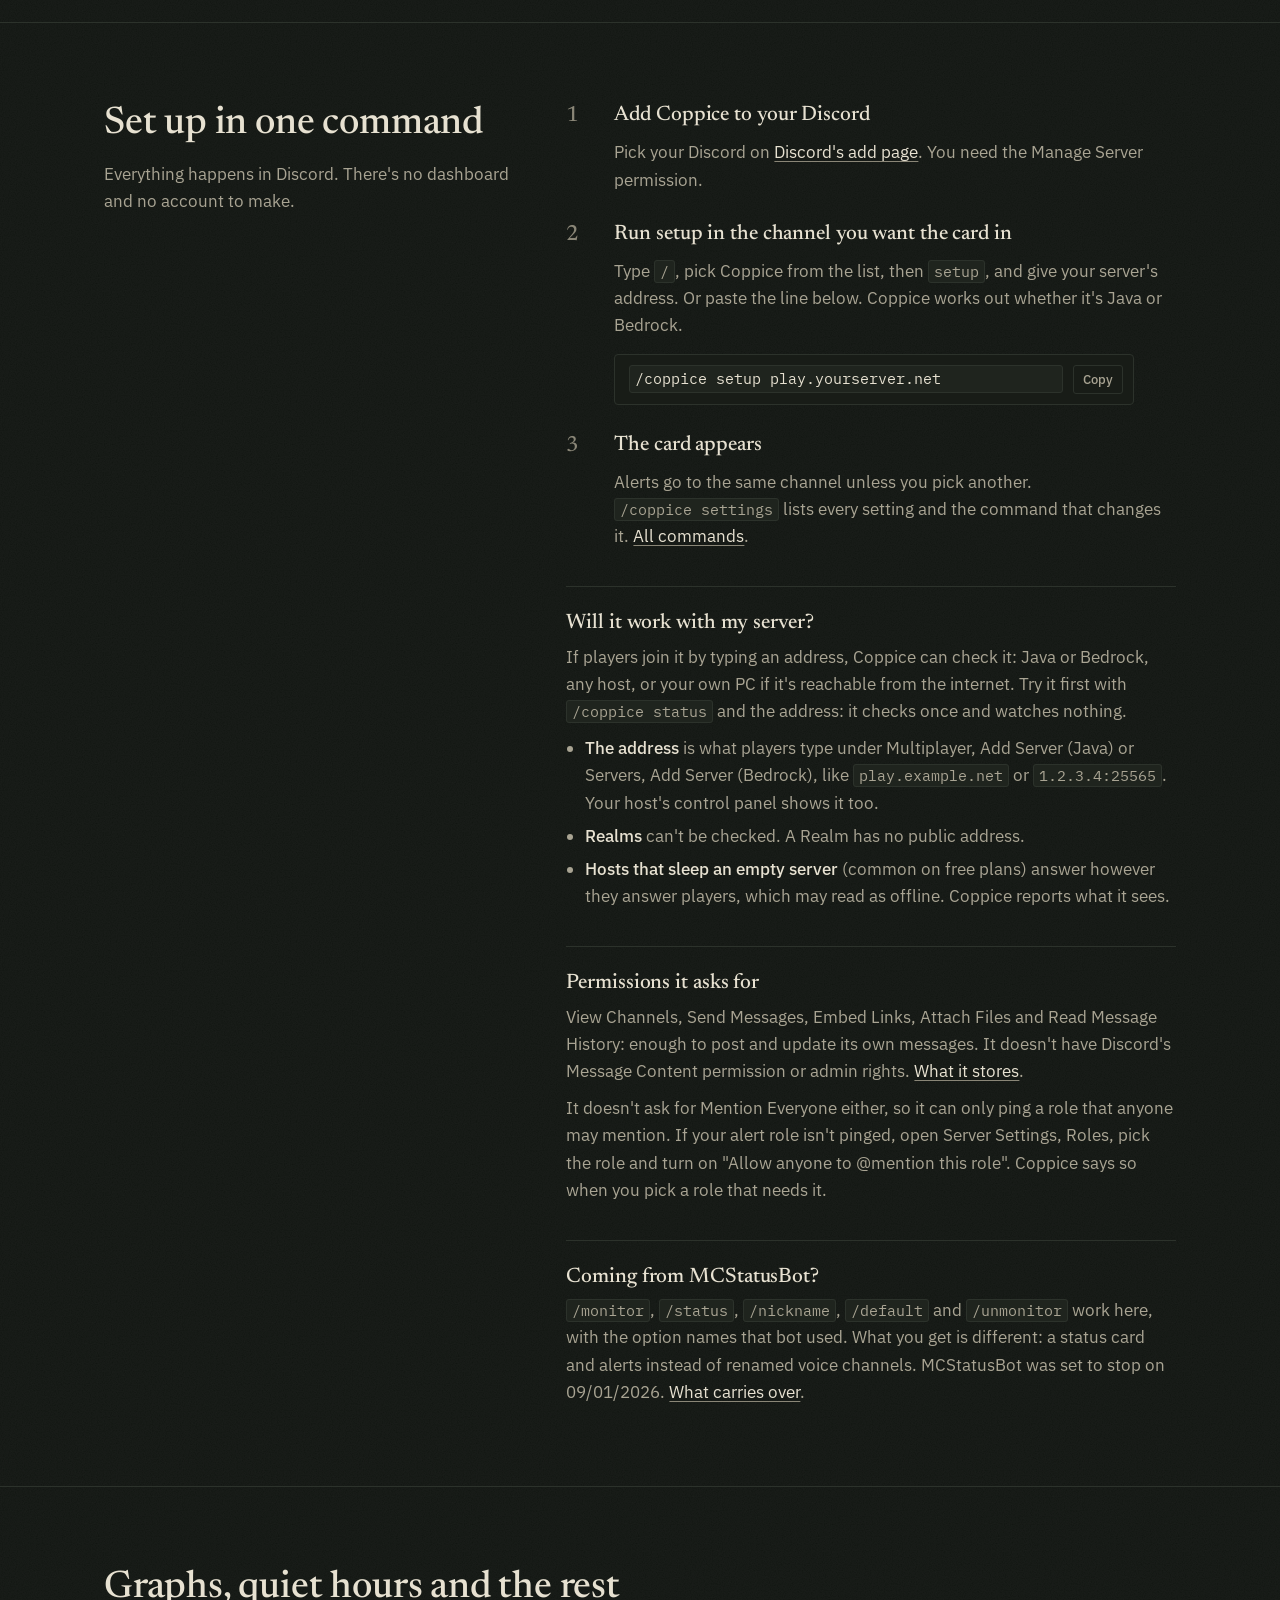
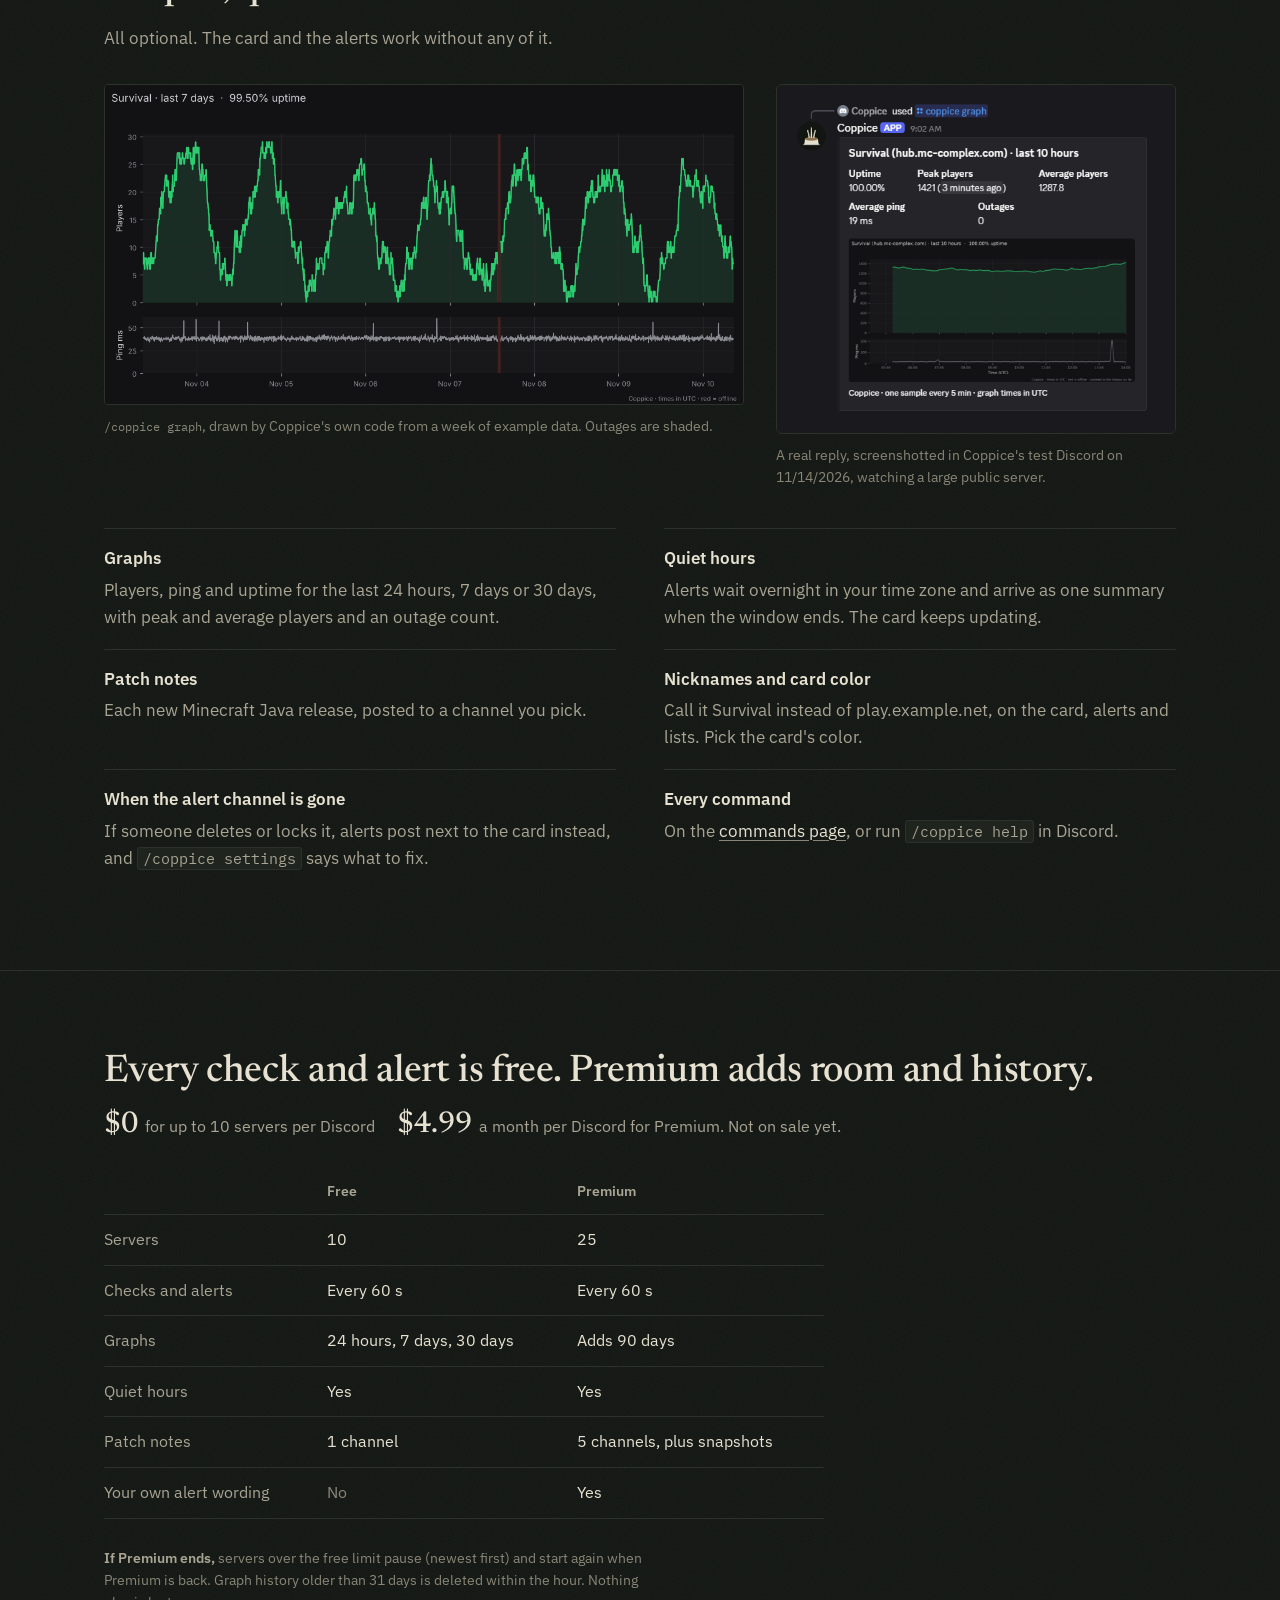
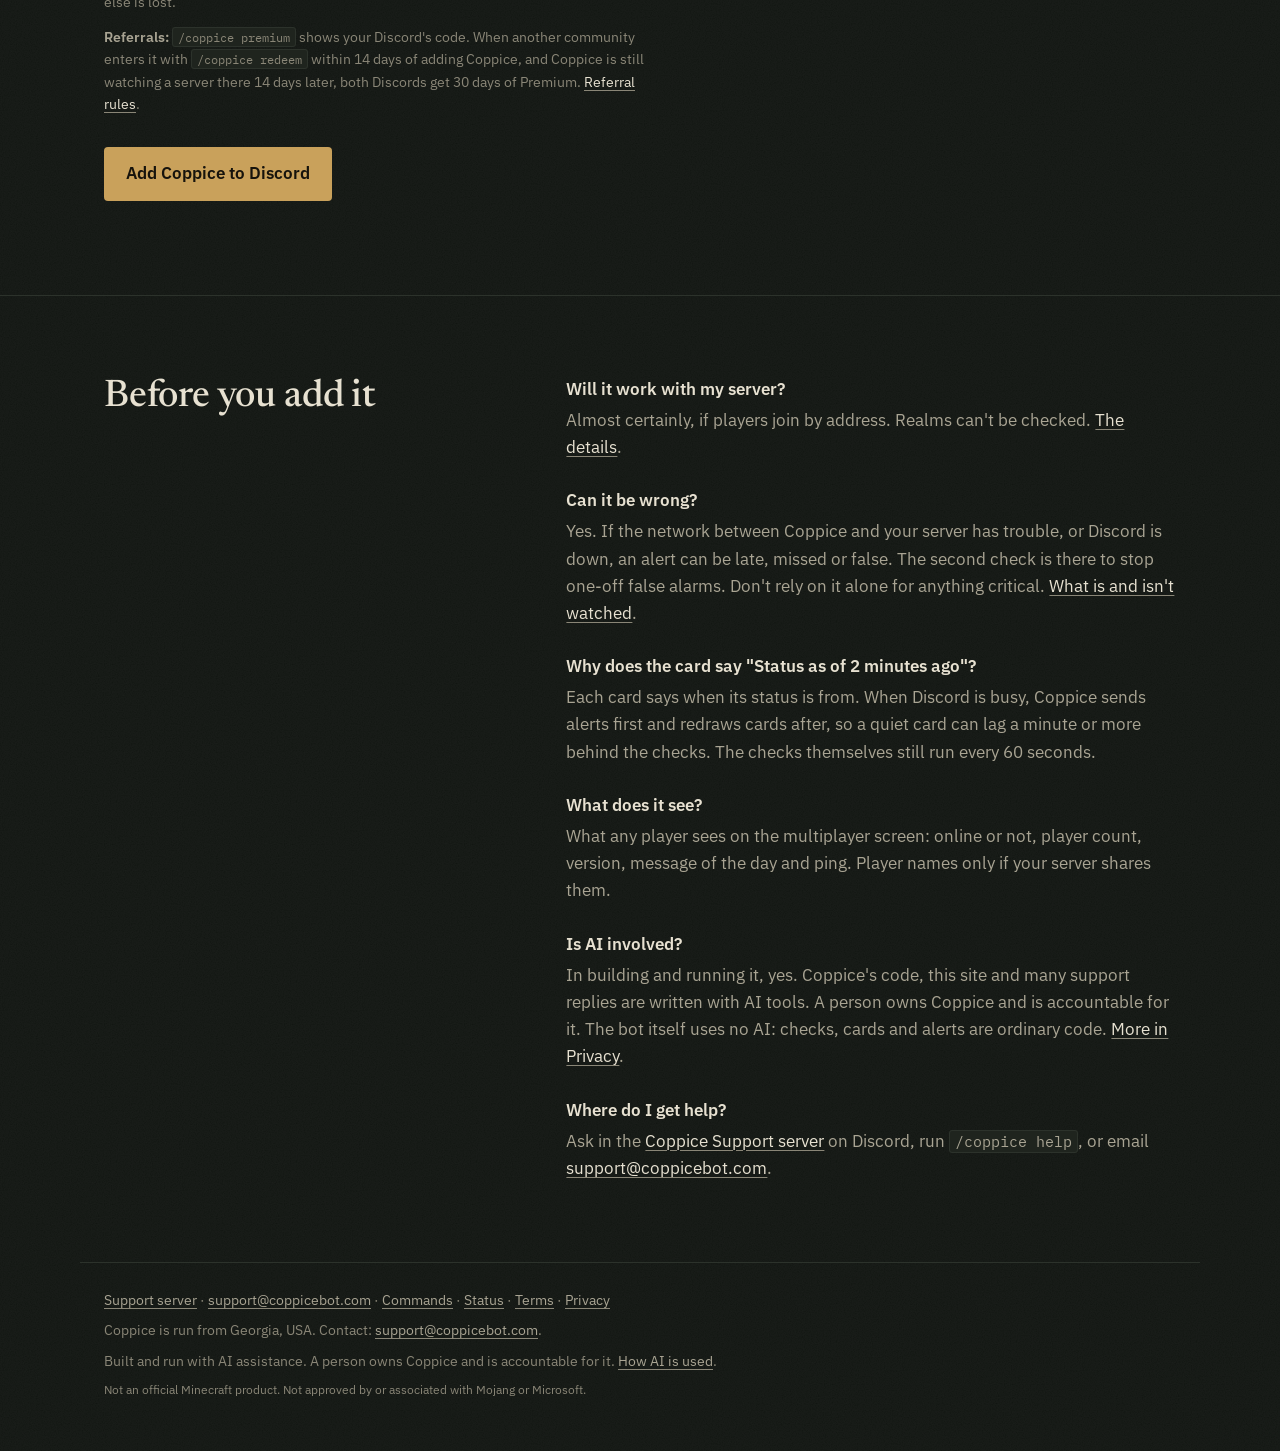
==== commit d5d65193: "Site: checks every 60 seconds wording (Home, Terms, Privacy, Status)" ====
--- a/index.html
+++ b/index.html
@@ -4,8 +4,8 @@
 <meta charset="utf-8">
 <meta name="viewport" content="width=device-width, initial-scale=1">
 <title>Coppice: Minecraft server alerts for Discord</title>
-
-<meta name="description" content="A Discord bot that keeps checking your Minecraft server and posts one alert when it goes down. Free for up to 10 servers per Discord.">
+<meta name="description" content="A Discord bot that checks your Minecraft server every minute and posts one alert when it goes down. Free for up to 10 servers per Discord.">
+
 <meta name="theme-color" content="#111511">
 <meta property="og:type" content="website">
 <meta property="og:site_name" content="Coppice">
@@ -30,10 +30,10 @@
 <section class="hero wrap">
   <div>
     <h1>Know your Minecraft server is down before your players tell you.</h1>
-
-    <p class="lede">Coppice is a Discord bot that <strong>keeps checking your server</strong>.
+    <p class="lede">Coppice is a Discord bot that checks your server <strong>every minute</strong>.
     If the server fails to answer twice in a row, it posts <strong>one alert</strong> and pings the role
     you pick. Between outages, a status card in your channel shows players, version and ping.</p>
+
     <p class="offer">Free for up to 10 Minecraft servers per Discord. Java and Bedrock.</p>
     <div class="actions">
       <a class="button" href="https://discord.com/oauth2/authorize?client_id=1570571016768589925&permissions=117760&integration_type=0&scope=bot+applications.commands">Add Coppice to Discord</a>
@@ -58,8 +58,8 @@
             <div><dt>Version</dt><dd>1.21.4</dd></div>
             <div><dt>Ping</dt><dd>38 ms</dd></div>
           </dl>
-
-          <p class="e-foot">Coppice · Minecraft Java</p>
+          <p class="e-foot">Coppice · Minecraft Java · checked every 60 s</p>
+
         </div>
         <span class="edited">(edited)</span>
       </div>
@@ -102,16 +102,16 @@
       anything. Here is the example outage, check by check.</p>
     </div>
     <div>
-
       <ol class="timeline">
-        <li><span class="t">Check</span><span class="what">The server answers.</span><span class="why">The card shows 14 players and 38 ms.</span></li>
-        <li><span class="t">Next check</span><span class="what">No answer.</span><span class="why">Nothing is posted yet. One miss on its own never alerts.</span></li>
-        <li class="key"><span class="t">Re-check, soon after</span><span class="what">Still no answer.</span><span class="why">That's two in a row. The alert goes to your alert channel, your role is pinged if you picked one, and the card turns to Offline.</span></li>
-        <li><span class="t">While it's down</span><span class="what">Checks carry on.</span><span class="why">One alert is enough. The card keeps count of how long it's been down.</span></li>
-        <li class="key"><span class="t">Back up</span><span class="what">The server answers again.</span><span class="why">You get a back-online message with how long it was down, and the card turns green.</span></li>
+        <li><span class="t">9:50:00 PM</span><span class="what">Check. The server answers.</span><span class="why">The card shows 14 players and 38 ms.</span></li>
+        <li><span class="t">9:51:00 PM</span><span class="what">Check. No answer.</span><span class="why">Nothing is posted yet. One miss on its own never alerts.</span></li>
+        <li class="key"><span class="t">9:51:20 PM</span><span class="what">Second check, 20 seconds later. Still no answer.</span><span class="why">That's two in a row. The alert goes to your alert channel, your role is pinged if you picked one, and the card turns to Offline.</span></li>
+        <li><span class="t">9:52 to 10:38 PM</span><span class="what">Checked every minute while it's down.</span><span class="why">One alert is enough. The card keeps count of how long it's been down.</span></li>
+        <li class="key"><span class="t">10:39:00 PM</span><span class="what">The server answers again.</span><span class="why">You get a back-online message with how long it was down, and the card turns green.</span></li>
       </ol>
-      <p class="note">This is the order things happen in. Every card says when its status is from.
-      How fast an alert reaches you also depends on your server's network and on Discord.</p>
+      <p class="note">These times show how the checks are spaced. How fast an alert reaches you also
+      depends on your server's network and on Discord.</p>
+
     </div>
   </div>
 </section>
@@ -202,8 +202,8 @@
       <thead><tr><th scope="col"><span class="visually-hidden">Feature</span></th><th scope="col">Free</th><th scope="col">Premium</th></tr></thead>
       <tbody>
         <tr><th scope="row">Servers</th><td>10</td><td>25</td></tr>
-
-        <tr><th scope="row">Checks and alerts</th><td>Included</td><td>The same as Free</td></tr>
+        <tr><th scope="row">Checks and alerts</th><td>Every 60 s</td><td>Every 60 s</td></tr>
+
         <tr><th scope="row">Graphs</th><td>24 hours, 7 days, 30 days</td><td>Adds 90 days</td></tr>
         <tr><th scope="row">Quiet hours</th><td>Yes</td><td>Yes</td></tr>
         <tr><th scope="row">Patch notes</th><td>1 channel</td><td>5 channels, plus snapshots</td></tr>
@@ -230,10 +230,10 @@
       <div><dt>Can it be wrong?</dt><dd>Yes. If the network between Coppice and your server has trouble, or Discord is down,
         an alert can be late, missed or false. The second check is there to stop one-off false alarms. Don't rely on it alone for anything critical.
         <a href="status/">What is and isn't watched</a>.</dd></div>
-
       <div><dt>Why does the card say "Status as of 2 minutes ago"?</dt><dd>Each card says when its status is from.
         When Discord is busy, Coppice sends alerts first and redraws cards after, so a quiet card can lag a minute
-        or more behind the checks.</dd></div>
+        or more behind the checks. The checks themselves still run every 60 seconds.</dd></div>
+
       <div><dt>What does it see?</dt><dd>What any player sees on the multiplayer screen: online or not, player count, version,
         message of the day and ping. Player names only if your server shares them.</dd></div>
       <div><dt>Is AI involved?</dt><dd>In building and running it, yes. Coppice's code, this site and many support replies
